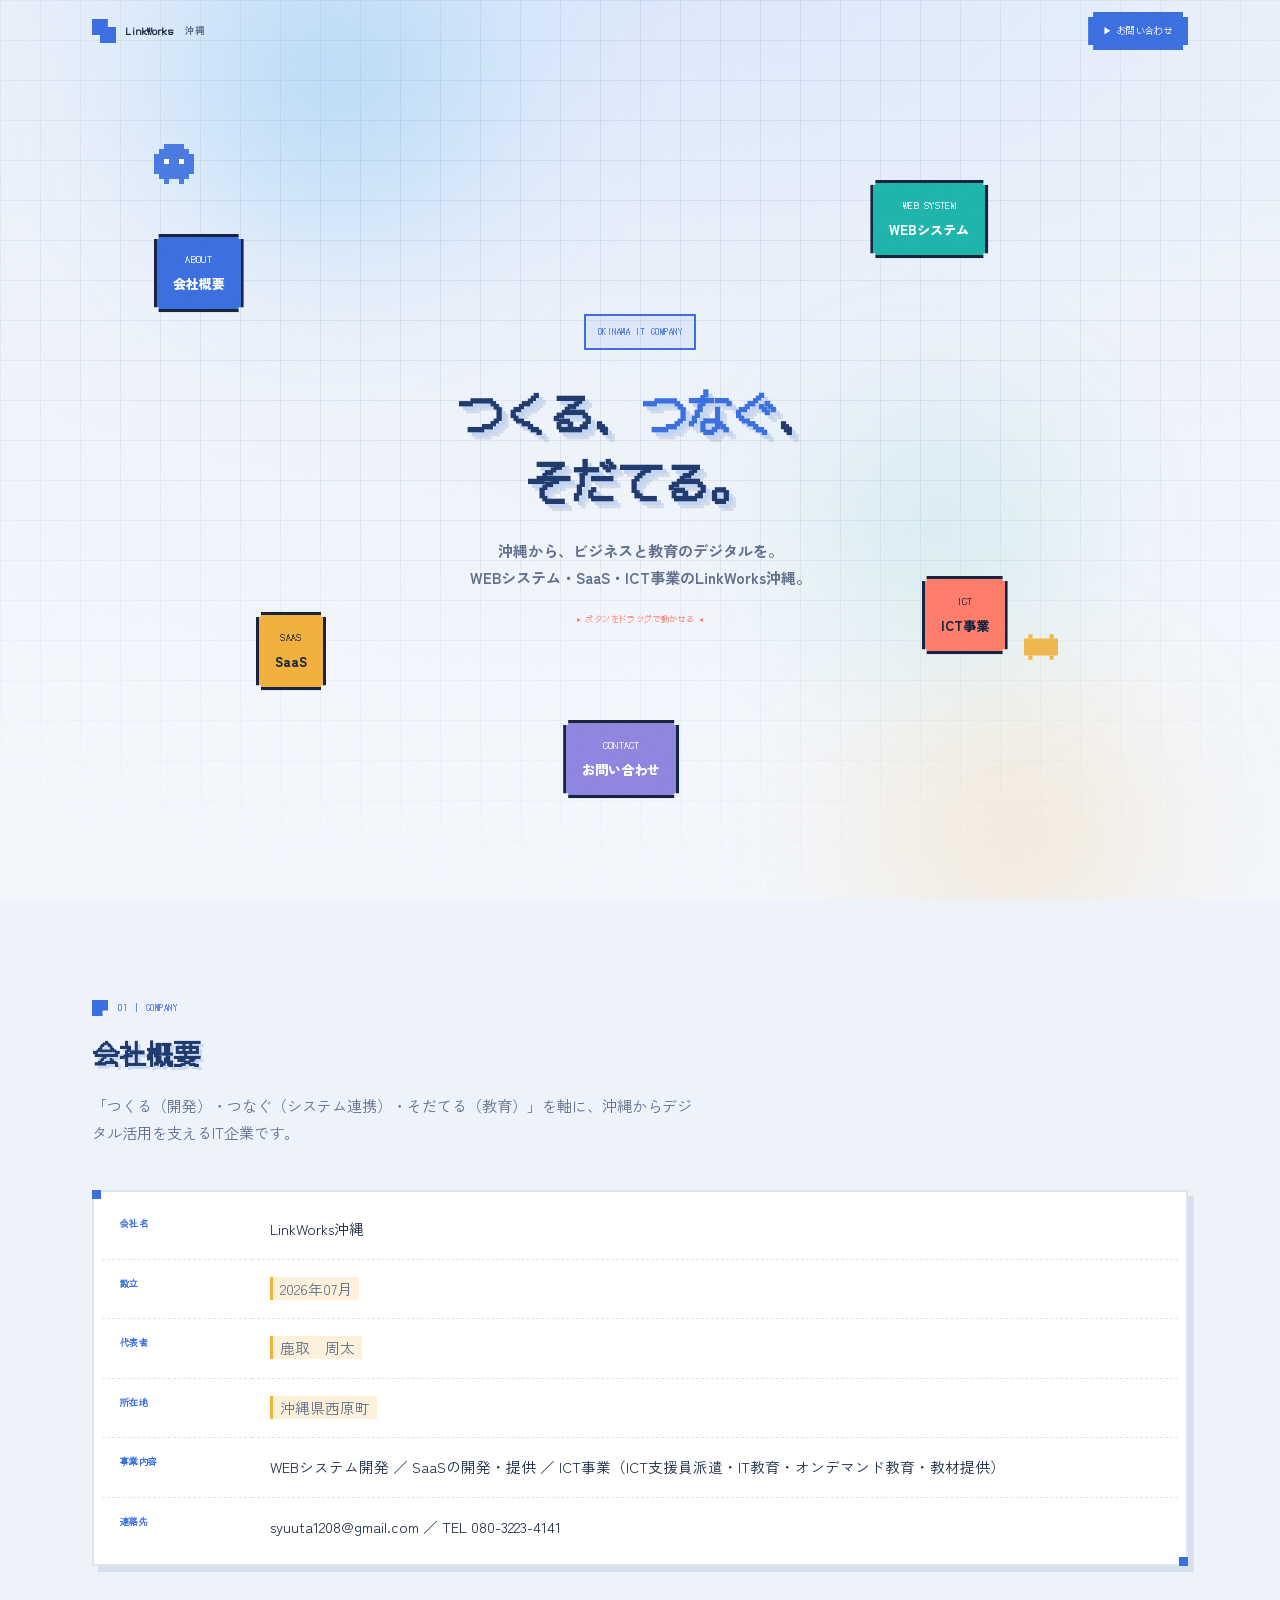
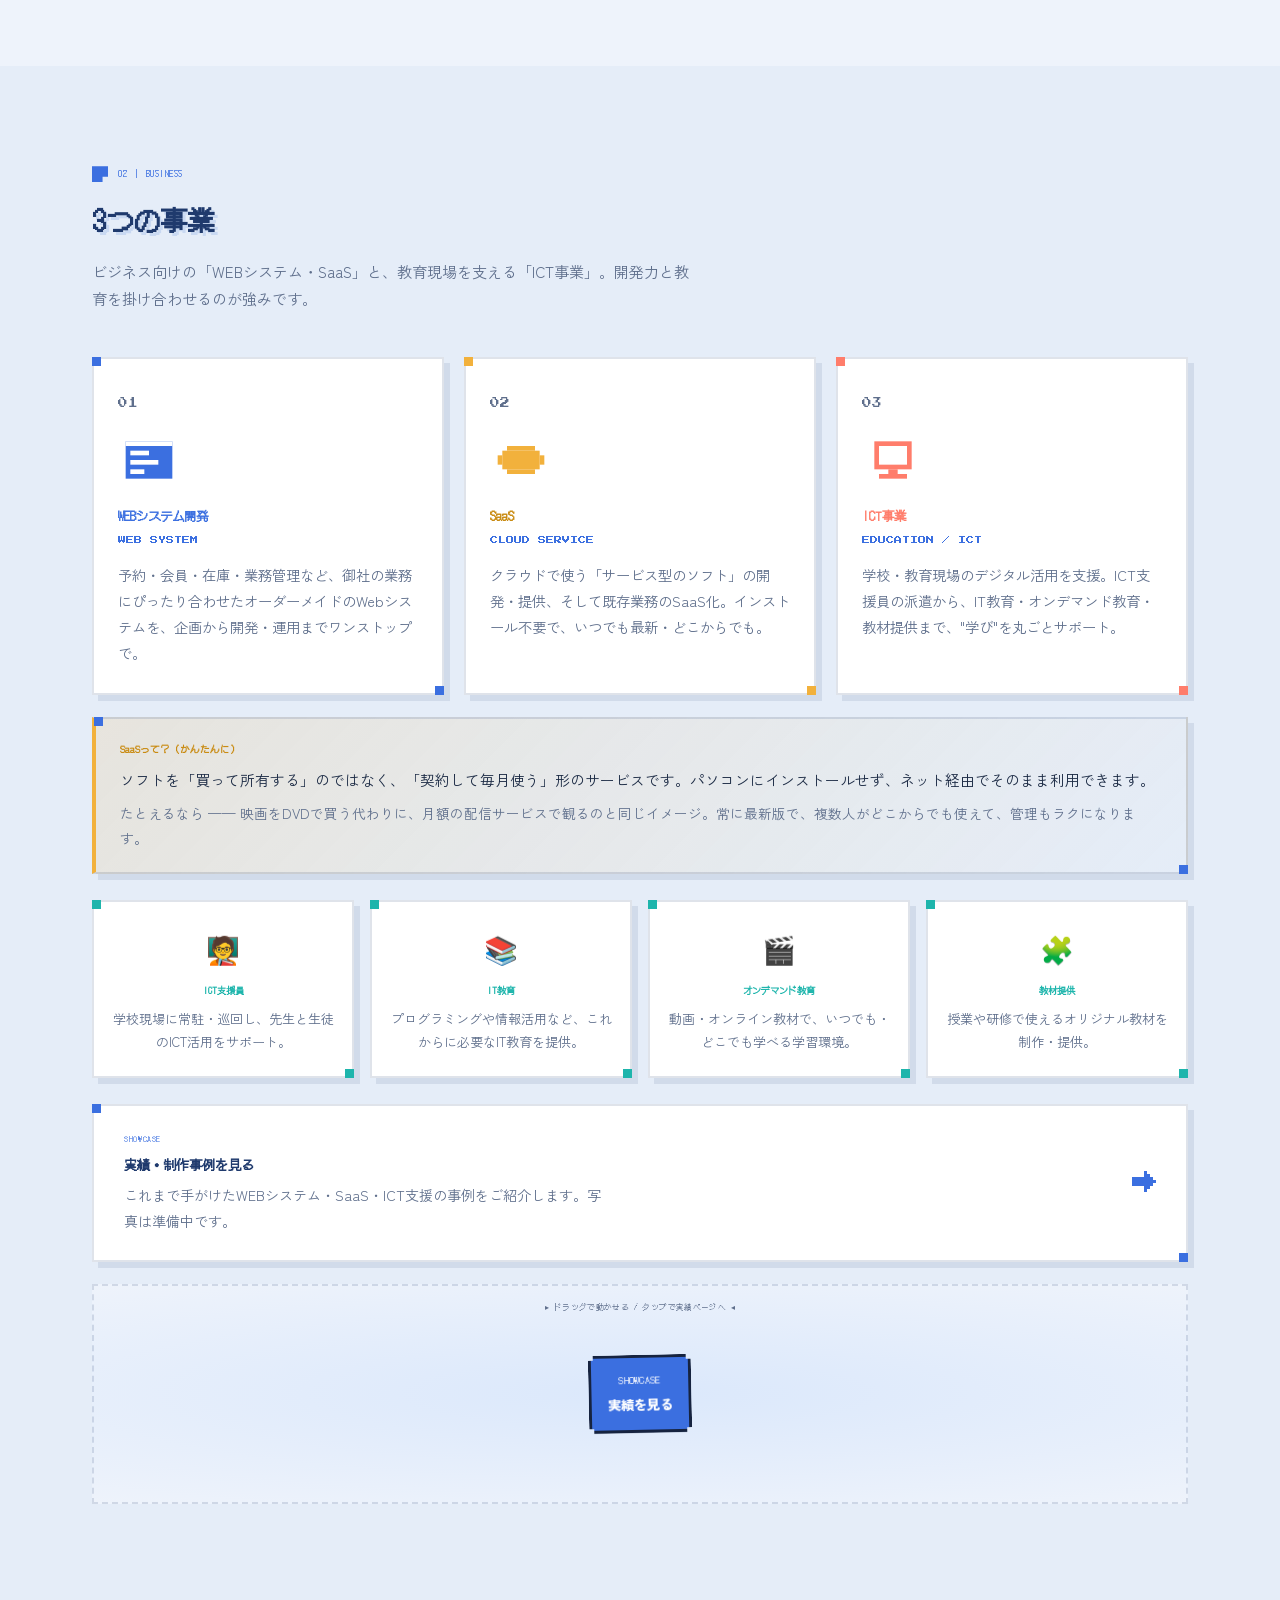
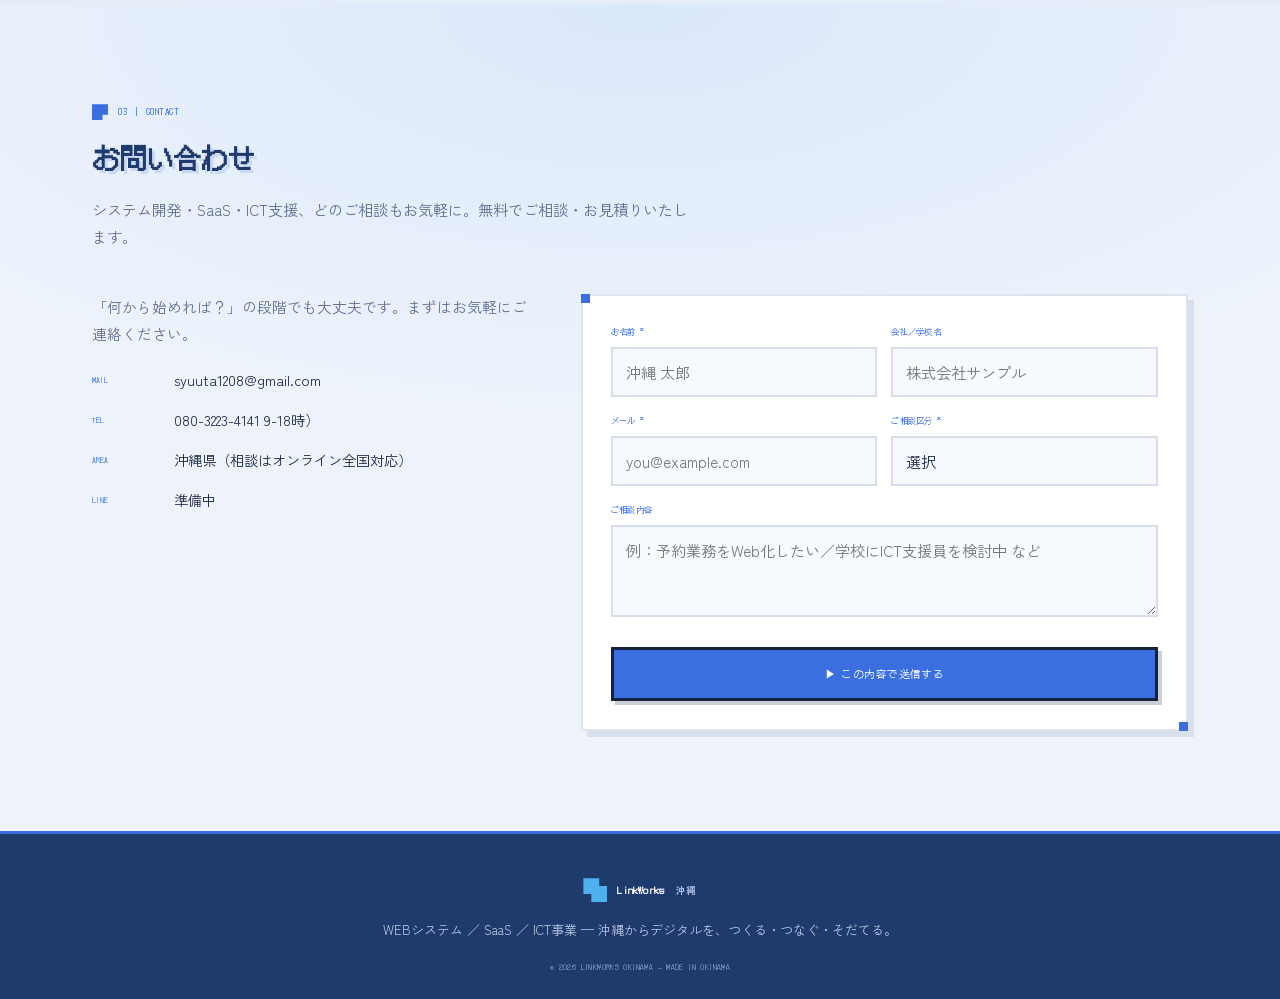
==== index.html @ 837f8953 "Update index.html" ====
<!DOCTYPE html>
<html lang="ja">
<head>
<meta charset="UTF-8">
<meta name="viewport" content="width=device-width, initial-scale=1.0">
<title>LinkWorks沖縄 ｜ WEBシステム・SaaS・ICT</title>
<meta name="description" content="沖縄のIT企業 LinkWorks沖縄。WEBシステム開発、SaaS、ICT事業（ICT支援員・教育・オンデマンド教育・教材提供）を主軸に、ビジネスと教育のデジタルを支えます。">
<link rel="preconnect" href="https://fonts.googleapis.com">
<link rel="preconnect" href="https://fonts.gstatic.com" crossorigin>
<link href="https://fonts.googleapis.com/css2?family=DotGothic16&family=Press+Start+2P&family=Zen+Kaku+Gothic+New:wght@400;500;700;900&display=swap" rel="stylesheet">
<link rel="stylesheet" href="style.css">
</head>
<body>

<header id="hdr">
  <div class="wrap bar">
    <a href="#top" class="logo"><span class="sq"></span><b>LinkWorks</b><small>沖縄</small></a>
    <a href="#contact" class="top-cta pixel">▶ お問い合わせ</a>
  </div>
</header>

<!-- ===== STAGE ===== -->
<section class="stage" id="top">
  <div class="grid"></div>
  <div class="glow g1"></div><div class="glow g2"></div><div class="glow g3"></div>

  <svg class="sprite" style="top:16%;left:12%;width:40px;animation-delay:-1s" viewBox="0 0 8 8"><g fill="#3b6fe0"><rect x="2" y="0" width="4" height="1"/><rect x="1" y="1" width="6" height="1"/><rect x="0" y="2" width="8" height="4"/><rect x="1" y="6" width="6" height="1"/><rect x="2" y="7" width="1" height="1"/><rect x="5" y="7" width="1" height="1"/></g><g fill="#fff"><rect x="2" y="3" width="1" height="1"/><rect x="5" y="3" width="1" height="1"/></g></svg>
  <svg class="sprite" style="top:70%;left:80%;width:34px;animation-delay:-2s" viewBox="0 0 8 8"><g fill="#f2b13c"><rect x="0" y="2" width="8" height="4"/><rect x="1" y="1" width="1" height="1"/><rect x="6" y="1" width="1" height="1"/><rect x="1" y="6" width="1" height="1"/><rect x="6" y="6" width="1" height="1"/></g></svg>

  <div class="stage-inner">
    <span class="badge">OKINAWA IT COMPANY</span>
    <h1 class="htitle">つくる、<span class="g">つなぐ</span>、<br>そだてる。</h1>
    <p class="hsub">沖縄から、ビジネスと教育のデジタルを。<br>WEBシステム・SaaS・ICT事業のLinkWorks沖縄。</p>
    <p class="hint">▸ ボタンをドラッグで動かせる ◂</p>
  </div>

  <button class="gbtn c-blue pixel" data-go="about">ABOUT<span class="jp">会社概要</span></button>
  <button class="gbtn c-teal pixel" data-go="web">WEB SYSTEM<span class="jp">WEBシステム</span></button>
  <button class="gbtn c-amber pixel" data-go="saas">SAAS<span class="jp">SaaS</span></button>
  <button class="gbtn c-coral pixel" data-go="ict">ICT<span class="jp">ICT事業</span></button>
  <button class="gbtn c-violet pixel" data-go="contact">CONTACT<span class="jp">お問い合わせ</span></button>
</section>

<!-- ===== ABOUT ===== -->
<section class="blk" id="about">
  <div class="wrap">
    <div class="khead" data-rv>
      <div class="kkick">01 ｜ COMPANY</div>
      <h2>会社概要</h2>
      <p>「つくる（開発）・つなぐ（システム連携）・そだてる（教育）」を軸に、沖縄からデジタル活用を支えるIT企業です。</p>
    </div>
    <div class="panel" data-rv style="padding:8px 8px">
      <table class="profile">
        <tr><th>会社名</th><td>LinkWorks沖縄</td></tr>
        <tr><th>設立</th><td><span class="ph">2026年07月</span></td></tr>
        <tr><th>代表者</th><td><span class="ph">鹿取　周太</span></td></tr>
        <tr><th>所在地</th><td> <span class="ph">沖縄県西原町</span></td></tr>
        <tr><th>事業内容</th><td>WEBシステム開発 ／ SaaSの開発・提供 ／ ICT事業（ICT支援員派遣・IT教育・オンデマンド教育・教材提供）</td></tr>
        <tr><th>連絡先</th><td>syuuta1208@gmail.com ／ TEL 080-3223-4141</td></tr>
      </table>
    </div>
   
  </div>
</section>

<!-- ===== BUSINESS ===== -->
<section class="blk" id="business" style="background:var(--bg2)">
  <div class="wrap">
    <div class="khead" data-rv>
      <div class="kkick">02 ｜ BUSINESS</div>
      <h2>3つの事業</h2>
      <p>ビジネス向けの「WEBシステム・SaaS」と、教育現場を支える「ICT事業」。開発力と教育を掛け合わせるのが強みです。</p>
    </div>

    <div class="pillars">
      <div class="panel pill p1" id="web" data-rv>
        <span class="no">01</span>
        <div class="ic"><svg width="56" height="56" viewBox="0 0 12 12"><g fill="#3b6fe0"><rect x="1" y="2" width="10" height="8"/></g><g fill="#fff"><rect x="1" y="2" width="10" height="1"/><rect x="2" y="4" width="4" height="1"/><rect x="2" y="6" width="6" height="1"/><rect x="2" y="8" width="3" height="1"/></g></svg></div>
        <h3>WEBシステム開発</h3>
        <div class="en-l">WEB SYSTEM</div>
        <p>予約・会員・在庫・業務管理など、御社の業務にぴったり合わせたオーダーメイドのWebシステムを、企画から開発・運用までワンストップで。</p>
      </div>

      <div class="panel pill p2" data-rv style="transition-delay:.08s">
        <span class="no">02</span>
        <div class="ic"><svg width="56" height="56" viewBox="0 0 12 12"><g fill="#f2b13c"><rect x="2" y="4" width="8" height="4"/><rect x="3" y="3" width="6" height="1"/><rect x="3" y="8" width="6" height="1"/><rect x="1" y="5" width="1" height="2"/><rect x="10" y="5" width="1" height="2"/></g></svg></div>
        <h3>SaaS</h3>
        <div class="en-l">CLOUD SERVICE</div>
        <p>クラウドで使う「サービス型のソフト」の開発・提供、そして既存業務のSaaS化。インストール不要で、いつでも最新・どこからでも。</p>
      </div>

      <div class="panel pill p3" id="ict" data-rv style="transition-delay:.16s">
        <span class="no">03</span>
        <div class="ic"><svg width="56" height="56" viewBox="0 0 12 12"><g fill="#ff7d6b"><rect x="2" y="2" width="8" height="6"/></g><g fill="#fff"><rect x="3" y="3" width="6" height="4"/></g><g fill="#ff7d6b"><rect x="5" y="8" width="2" height="1"/><rect x="3" y="9" width="6" height="1"/></g></svg></div>
        <h3>ICT事業</h3>
        <div class="en-l">EDUCATION / ICT</div>
        <p>学校・教育現場のデジタル活用を支援。ICT支援員の派遣から、IT教育・オンデマンド教育・教材提供まで、"学び"を丸ごとサポート。</p>
      </div>
    </div>

    <div class="panel saas-note" data-rv id="saas">
      <b>SaaSって？（かんたんに）</b>
      <p>ソフトを「買って所有する」のではなく、「契約して毎月使う」形のサービスです。パソコンにインストールせず、ネット経由でそのまま利用できます。</p>
      <p class="eg">たとえるなら —— 映画をDVDで買う代わりに、月額の配信サービスで観るのと同じイメージ。常に最新版で、複数人がどこからでも使えて、管理もラクになります。</p>
    </div>

    <div class="ict-grid">
      <div class="panel ict" data-rv><span class="em">🧑‍🏫</span><h4>ICT支援員</h4><p>学校現場に常駐・巡回し、先生と生徒のICT活用をサポート。</p></div>
      <div class="panel ict" data-rv style="transition-delay:.06s"><span class="em">📚</span><h4>IT教育</h4><p>プログラミングや情報活用など、これからに必要なIT教育を提供。</p></div>
      <div class="panel ict" data-rv style="transition-delay:.12s"><span class="em">🎬</span><h4>オンデマンド教育</h4><p>動画・オンライン教材で、いつでも・どこでも学べる学習環境。</p></div>
      <div class="panel ict" data-rv style="transition-delay:.18s"><span class="em">🧩</span><h4>教材提供</h4><p>授業や研修で使えるオリジナル教材を制作・提供。</p></div>
    </div>

    <!-- ===== 実績への導線（クリックで実績ページへ遷移） ===== -->
    <a href="portfolio.html" class="panel portfolio-cta" data-rv>
      <div class="pc-text">
        <div class="pc-kick">SHOWCASE</div>
        <h3>実績・制作事例を見る</h3>
        <p>これまで手がけたWEBシステム・SaaS・ICT支援の事例をご紹介します。写真は準備中です。</p>
      </div>
      <div class="pc-arrow">→</div>
    </a>

    <!-- ===== 浮遊するSHOWCASEボタン ===== -->
    <div class="showcase-stage" id="showcaseStage" data-rv>
      <span class="showcase-hint">▸ ドラッグで動かせる / タップで実績ページへ ◂</span>
      <button class="gbtn2 c-blue pixel" data-go="portfolio.html">
        SHOWCASE<span class="jp">実績を見る</span>
      </button>
    </div>
  </div>
</section>

<!-- ===== CONTACT ===== -->
<section class="blk contact" id="contact">
  <div class="wrap">
    <div class="khead" data-rv>
      <div class="kkick">03 ｜ CONTACT</div>
      <h2>お問い合わせ</h2>
      <p>システム開発・SaaS・ICT支援、どのご相談もお気軽に。無料でご相談・お見積りいたします。</p>
    </div>

    <div class="cbox">
      <div class="cinfo" data-rv>
        <p>「何から始めれば？」の段階でも大丈夫です。まずはお気軽にご連絡ください。</p>
        <div class="cline"><span class="k">MAIL</span><span>syuuta1208@gmail.com</span></div>
        <div class="cline"><span class="k">TEL</span><span>080-3223-4141 9-18時）</span></div>
        <div class="cline"><span class="k">AREA</span><span>沖縄県（相談はオンライン全国対応）</span></div>
        <div class="cline"><span class="k">LINE</span><span>準備中</span></div>
      </div>

      <div data-rv>
        <form class="panel g" id="cform" novalidate>
          <div class="grow2">
            <div class="fld"><label>お名前 *</label><input name="name" placeholder="沖縄 太郎"><div class="emsg">お名前を入力してください</div></div>
            <div class="fld"><label>会社／学校名</label><input name="org" placeholder="株式会社サンプル"></div>
          </div>
          <div class="grow2">
            <div class="fld"><label>メール *</label><input name="email" type="email" placeholder="you@example.com"><div class="emsg">正しいメールを入力してください</div></div>
            <div class="fld"><label>ご相談区分 *</label><select name="type"><option value="">選択</option><option>WEBシステム開発</option><option>SaaS</option><option>ICT事業・教育</option><option>その他</option></select><div class="emsg">区分を選択してください</div></div>
          </div>
          <div class="fld"><label>ご相談内容</label><textarea name="msg" placeholder="例：予約業務をWeb化したい／学校にICT支援員を検討中 など"></textarea></div>
          <button type="submit" class="submit">▶ この内容で送信する</button>
        </form>
        <div class="panel g done" id="done">
          <span class="em">🎉</span>
          <div class="big px">SEND COMPLETE!</div>
          <p>お問い合わせありがとうございます。<br>担当より最短即日でご連絡いたします。</p>
          <button class="top-cta pixel" style="margin-top:20px;border:none" onclick="resetForm()">もう一度送信する</button>
        </div>
      </div>
    </div>
  </div>
</section>

<footer>
  <div class="wrap">
    <a href="#top" class="logo"><span class="sq"></span><b>LinkWorks</b><small>沖縄</small></a>
    <p>WEBシステム ／ SaaS ／ ICT事業 — 沖縄からデジタルを、つくる・つなぐ・そだてる。</p>
    <div class="cr">© 2026 LINKWORKS OKINAWA — MADE IN OKINAWA</div>
  </div>
</footer>

<script src="script.js"></script>
</body>
</html>
---- style.css ----
:root{
  --bg:#eef3fb;--bg2:#e5edf8;--panel:#ffffff;
  --ink:#16233f;--navy:#1f3a6d;
  --blue:#3b6fe0;--sky:#4fb0ef;--teal:#1eb5ac;--amber:#f2b13c;--coral:#ff7d6b;--violet:#8f86e0;
  --text:#1b2a44;--soft:#5f6f8c;--line:rgba(31,58,109,.14);
  --sh:rgba(22,35,63,.22);
  --px:"DotGothic16",monospace;--en:"Press Start 2P",monospace;--jp:"Zen Kaku Gothic New",sans-serif;
  --cut:5px;
}
*{margin:0;padding:0;box-sizing:border-box;-webkit-tap-highlight-color:transparent}
html{scroll-behavior:smooth}
body{font-family:var(--jp);background:var(--bg);color:var(--text);line-height:1.8;overflow-x:hidden}
body::after{content:"";position:fixed;inset:0;pointer-events:none;z-index:9997;opacity:.03;
  background-image:url("data:image/svg+xml,%3Csvg xmlns='http://www.w3.org/2000/svg' width='140' height='140'%3E%3Cfilter id='n'%3E%3CfeTurbulence type='fractalNoise' baseFrequency='0.85' numOctaves='2'/%3E%3C/filter%3E%3Crect width='100%25' height='100%25' filter='url(%23n)'/%3E%3C/svg%3E")}
.wrap{max-width:1140px;margin:0 auto;padding:0 22px}
.en{font-family:var(--en)}.px{font-family:var(--px)}

.pixel{
  clip-path:polygon(0 var(--cut),var(--cut) var(--cut),var(--cut) 0,calc(100% - var(--cut)) 0,calc(100% - var(--cut)) var(--cut),100% var(--cut),100% calc(100% - var(--cut)),calc(100% - var(--cut)) calc(100% - var(--cut)),calc(100% - var(--cut)) 100%,var(--cut) 100%,var(--cut) calc(100% - var(--cut)),0 calc(100% - var(--cut)));
}

/* ===== TOP BAR ===== */
header{position:fixed;top:0;left:0;right:0;z-index:200;padding:12px 0;transition:.3s}
header.on{background:rgba(238,243,251,.9);backdrop-filter:blur(10px);box-shadow:0 2px 0 var(--line)}
.bar{display:flex;align-items:center;justify-content:space-between}
.logo{display:flex;align-items:center;gap:10px;font-family:var(--px);font-size:.62rem;color:var(--blue);letter-spacing:.02em;text-decoration:none}
.logo .sq{width:24px;height:24px;background:var(--blue);clip-path:polygon(0 0,66% 0,66% 33%,100% 33%,100% 100%,33% 100%,33% 66%,0 66%);flex:none}
.logo b{color:var(--ink);font-size:.62rem}
.logo small{font-family:var(--jp);color:var(--soft);font-size:.6rem;font-weight:700;margin-left:2px}
.top-cta{font-family:var(--px);font-size:.56rem;color:#fff;background:var(--blue);padding:11px 15px;cursor:pointer;text-decoration:none;
  filter:drop-shadow(3px 3px 0 var(--sh));transition:.12s;letter-spacing:.04em;border:none}
.top-cta:active{transform:translate(2px,2px);filter:drop-shadow(1px 1px 0 var(--sh))}

/* ===== STAGE ===== */
.stage{position:relative;min-height:100vh;overflow:hidden;
  background:radial-gradient(120% 85% at 50% -5%,#dbe8fb 0%,#eef3fb 55%,#f4f7fc 100%)}
.stage .grid{position:absolute;inset:0;opacity:.6;
  background-image:linear-gradient(var(--line) 1px,transparent 1px),linear-gradient(90deg,var(--line) 1px,transparent 1px);
  background-size:40px 40px;
  -webkit-mask-image:radial-gradient(120% 90% at 50% 30%,#000 25%,transparent 82%);
  mask-image:radial-gradient(120% 90% at 50% 30%,#000 25%,transparent 82%)}
.glow{position:absolute;border-radius:50%;filter:blur(80px);opacity:.4;pointer-events:none}
.glow.g1{width:460px;height:460px;background:radial-gradient(circle,var(--sky),transparent 70%);top:-150px;left:8%}
.glow.g2{width:380px;height:380px;background:radial-gradient(circle,var(--amber),transparent 70%);bottom:-120px;right:6%;opacity:.28}
.glow.g3{width:340px;height:340px;background:radial-gradient(circle,var(--teal),transparent 70%);top:40%;left:60%;opacity:.22}

.stage-inner{position:relative;z-index:5;height:100vh;display:flex;flex-direction:column;justify-content:center;align-items:center;text-align:center;padding:80px 22px 40px;pointer-events:none}
.badge{font-family:var(--px);font-size:.54rem;color:var(--blue);border:2px solid var(--blue);padding:8px 12px;letter-spacing:.06em;margin-bottom:26px;background:rgba(59,111,224,.08)}
.htitle{font-family:var(--px);font-size:clamp(1.3rem,4.6vw,2.9rem);line-height:1.5;color:var(--navy);text-shadow:4px 4px 0 #c3d6f4,7px 7px 0 rgba(31,58,109,.12)}
.htitle .g{color:var(--blue)}
.hsub{font-family:var(--jp);font-weight:700;margin-top:22px;color:var(--soft);font-size:.95rem;max-width:34em}
.hint{margin-top:20px;font-family:var(--px);font-size:.5rem;color:var(--coral);letter-spacing:.05em;animation:blink 1.4s steps(1) infinite}
@keyframes blink{50%{opacity:.4}}

/* draggable nav */
.gbtn{position:absolute;z-index:20;font-family:var(--px);font-size:.6rem;color:#fff;
  padding:15px 16px;cursor:grab;user-select:none;touch-action:none;letter-spacing:.03em;line-height:1.6;
  border:3px solid var(--ink);white-space:nowrap;transition:filter .1s,transform .1s;
  filter:drop-shadow(4px 4px 0 var(--sh));animation:wig 3s ease-in-out infinite}
.gbtn .jp{display:block;font-family:var(--jp);font-weight:900;font-size:.82rem;margin-top:6px;letter-spacing:0}
.gbtn:active{cursor:grabbing}
.gbtn.grabbed{filter:drop-shadow(8px 8px 0 var(--sh));transform:scale(1.05);animation:none;z-index:60}
@keyframes wig{0%,100%{transform:rotate(-1.2deg)}50%{transform:rotate(1.2deg)}}
.gbtn.c-blue{background:var(--blue)}
.gbtn.c-teal{background:var(--teal)}
.gbtn.c-amber{background:var(--amber);color:var(--ink)}
.gbtn.c-coral{background:var(--coral);color:var(--ink)}
.gbtn.c-violet{background:var(--violet)}

.sprite{position:absolute;z-index:8;image-rendering:pixelated;opacity:.9;animation:bob 4s ease-in-out infinite;pointer-events:none}
@keyframes bob{0%,100%{transform:translateY(0)}50%{transform:translateY(-14px)}}

/* ===== SECTIONS ===== */
section.blk{padding:100px 0;position:relative}
.khead{margin-bottom:44px}
.kkick{font-family:var(--px);font-size:.56rem;color:var(--blue);letter-spacing:.06em;display:flex;align-items:center;gap:10px;margin-bottom:16px}
.kkick::before{content:"";width:16px;height:16px;background:var(--blue);clip-path:polygon(0 0,100% 0,100% 66%,66% 66%,66% 100%,0 100%)}
.khead h2{font-family:var(--px);font-size:clamp(1.1rem,3.2vw,1.7rem);color:var(--navy);line-height:1.6;text-shadow:3px 3px 0 #c9d9f2}
.khead p{color:var(--soft);margin-top:16px;font-size:.95rem;max-width:40em}

.panel{background:var(--panel);border:2px solid var(--line);position:relative;
  box-shadow:6px 6px 0 rgba(31,58,109,.1)}
.panel::before,.panel::after{content:"";position:absolute;width:9px;height:9px;background:var(--blue)}
.panel::before{top:-2px;left:-2px}.panel::after{bottom:-2px;right:-2px}

.profile{border-collapse:collapse;width:100%;font-size:.92rem}
.profile th,.profile td{border-bottom:1px dashed var(--line);padding:16px 18px;text-align:left;vertical-align:top}
.profile th{width:150px;color:var(--blue);font-family:var(--px);font-size:.56rem;letter-spacing:.03em;white-space:nowrap}
.profile td{color:var(--text)}
.profile tr:last-child th,.profile tr:last-child td{border-bottom:none}
.ph{color:var(--soft);font-style:normal;background:rgba(242,177,60,.18);padding:1px 7px;border-left:3px solid var(--amber)}

.pillars{display:grid;grid-template-columns:repeat(3,1fr);gap:20px}
.pill{padding:28px 24px;transition:.25s}
.pill:hover{transform:translate(-2px,-2px);box-shadow:9px 9px 0 rgba(31,58,109,.14)}
.pill .no{font-family:var(--en);font-size:.6rem;color:var(--soft)}
.pill .ic{width:62px;height:62px;margin:14px 0 16px;display:grid;place-items:center;image-rendering:pixelated}
.pill h3{font-family:var(--px);font-size:.78rem;line-height:1.6;margin-bottom:6px}
.pill .en-l{font-family:var(--en);font-size:.5rem;color:var(--blue);margin-bottom:14px}
.pill p{color:var(--soft);font-size:.9rem}
.pill.p1 h3{color:var(--blue)}.pill.p1::before,.pill.p1::after{background:var(--blue)}
.pill.p2 h3{color:#c98b12}.pill.p2::before,.pill.p2::after{background:var(--amber)}
.pill.p3 h3{color:var(--coral)}.pill.p3::before,.pill.p3::after{background:var(--coral)}

.saas-note{margin-top:22px;padding:22px 24px;background:linear-gradient(135deg,rgba(242,177,60,.14),transparent);border-left:4px solid var(--amber)}
.saas-note b{color:#c98b12;font-family:var(--px);font-size:.6rem;display:block;margin-bottom:8px}
.saas-note p{color:var(--text);font-size:.92rem}
.saas-note .eg{color:var(--soft);font-size:.85rem;margin-top:8px}

.ict-grid{display:grid;grid-template-columns:repeat(4,1fr);gap:16px;margin-top:26px}
.ict{padding:22px 18px;text-align:center;transition:.25s}
.ict:hover{transform:translateY(-4px);box-shadow:6px 6px 0 rgba(31,58,109,.12)}
.ict .em{font-size:1.7rem;display:block;margin-bottom:10px}
.ict h4{font-family:var(--px);font-size:.58rem;color:var(--teal);line-height:1.7;margin-bottom:8px}
.ict p{font-size:.82rem;color:var(--soft)}
.ict::before,.ict::after{background:var(--teal)}

/* ===== 実績CTAパネル（事業セクション内） ===== */
.portfolio-cta{
  display:flex;align-items:center;justify-content:space-between;gap:24px;
  margin-top:26px;padding:26px 30px;text-decoration:none;color:inherit;
  transition:.25s;cursor:pointer;
}
.portfolio-cta:hover{transform:translate(-2px,-2px);box-shadow:9px 9px 0 rgba(31,58,109,.16)}
.portfolio-cta .pc-kick{font-family:var(--px);font-size:.5rem;color:var(--blue);letter-spacing:.08em;margin-bottom:8px}
.portfolio-cta h3{font-family:var(--px);font-size:.82rem;color:var(--navy);margin-bottom:8px;line-height:1.6}
.portfolio-cta p{color:var(--soft);font-size:.88rem;max-width:34em}
.portfolio-cta .pc-arrow{font-family:var(--en);font-size:1.5rem;color:var(--blue);flex:none;transition:.25s}
.portfolio-cta:hover .pc-arrow{transform:translateX(6px)}
@media(max-width:640px){
  .portfolio-cta{flex-direction:column;align-items:flex-start;gap:14px}
}

/* ===== 浮遊するSHOWCASEボタン ===== */
.showcase-stage{
  position:relative;min-height:220px;margin-top:22px;
  background:radial-gradient(120% 90% at 50% 50%,#dbe8fb,#eef3fb 70%);
  border:2px dashed var(--line);overflow:hidden;
}
.showcase-hint{
  position:absolute;top:14px;left:50%;transform:translateX(-50%);
  font-family:var(--px);font-size:.48rem;color:var(--soft);letter-spacing:.05em;
  pointer-events:none;white-space:nowrap;
}
.gbtn2{
  position:absolute;z-index:5;font-family:var(--px);font-size:.6rem;color:#fff;
  padding:15px 16px;cursor:grab;user-select:none;touch-action:none;letter-spacing:.03em;line-height:1.6;
  border:3px solid var(--ink);white-space:nowrap;transition:filter .1s;
  filter:drop-shadow(4px 4px 0 var(--sh));animation:wig 3s ease-in-out infinite;
  background:var(--blue);left:50%;top:50%;transform:translate(-50%,-50%) rotate(-1.2deg);
}
.gbtn2 .jp{display:block;font-family:var(--jp);font-weight:900;font-size:.82rem;margin-top:6px;letter-spacing:0}
.gbtn2:active{cursor:grabbing}
.gbtn2.grabbed{filter:drop-shadow(8px 8px 0 var(--sh));animation:none;z-index:60}

/* ===== 実績ページ（portfolio.html） ===== */
.pf-hero{padding:130px 0 50px;text-align:center}
.pf-hero .kkick{justify-content:center}
.pf-hero h1{font-family:var(--px);font-size:clamp(1.2rem,3.6vw,2rem);color:var(--navy);line-height:1.7;text-shadow:3px 3px 0 #c9d9f2}
.pf-hero p{color:var(--soft);margin-top:16px;max-width:36em;margin-left:auto;margin-right:auto;font-size:.95rem}

.pf-back{display:inline-flex;align-items:center;gap:8px;font-family:var(--px);font-size:.54rem;color:var(--blue);text-decoration:none;margin-bottom:30px}
.pf-back:hover{text-decoration:underline}

.pf-grid{display:grid;grid-template-columns:repeat(3,1fr);gap:22px}
.pf-card{cursor:pointer;overflow:hidden;transition:.25s}
.pf-card:hover{transform:translate(-2px,-2px);box-shadow:9px 9px 0 rgba(31,58,109,.16)}
.pf-thumb{
  aspect-ratio:4/3;display:flex;flex-direction:column;align-items:center;justify-content:center;gap:10px;
  background:repeating-linear-gradient(135deg,#eef3fb,#eef3fb 10px,#e2eaf7 10px,#e2eaf7 20px);
  border-bottom:2px dashed var(--line);color:var(--soft);
}
.pf-thumb svg{width:34px;height:34px;stroke:var(--blue);fill:none;stroke-width:1.6;opacity:.6}
.pf-thumb span{font-family:var(--px);font-size:.5rem;letter-spacing:.04em}
.pf-body{padding:18px 20px}
.pf-cat{display:inline-block;font-family:var(--px);font-size:.46rem;color:var(--blue);border:1.5px solid var(--blue);padding:4px 8px;letter-spacing:.03em;margin-bottom:10px}
.pf-body h4{font-size:.98rem;font-weight:700;color:var(--text);margin-bottom:6px}
.pf-body p{font-size:.82rem;color:var(--soft)}

/* ライトボックス */
.pf-overlay{position:fixed;inset:0;background:rgba(22,35,63,.7);backdrop-filter:blur(4px);z-index:300;display:none;place-items:center;padding:26px}
.pf-overlay.show{display:grid}
.pf-overlay .pf-modal{background:#fff;max-width:560px;width:100%;padding:0;position:relative;box-shadow:10px 10px 0 rgba(0,0,0,.3)}
.pf-overlay .pf-modal-thumb{aspect-ratio:4/3;display:flex;flex-direction:column;align-items:center;justify-content:center;gap:12px;
  background:repeating-linear-gradient(135deg,#eef3fb,#eef3fb 10px,#e2eaf7 10px,#e2eaf7 20px);color:var(--soft)}
.pf-overlay .pf-modal-thumb svg{width:48px;height:48px;stroke:var(--blue);fill:none;stroke-width:1.4;opacity:.6}
.pf-overlay .pf-modal-thumb span{font-family:var(--px);font-size:.56rem}
.pf-overlay .pf-modal-body{padding:20px 24px}
.pf-overlay .pf-modal-body h4{font-size:1.05rem;margin-bottom:8px}
.pf-overlay .pf-modal-body p{color:var(--soft);font-size:.88rem}
.pf-overlay .pf-close{position:absolute;top:10px;right:10px;width:34px;height:34px;background:var(--ink);color:#fff;border:none;cursor:pointer;font-family:var(--px);font-size:.6rem}

@media(max-width:900px){
  .pf-grid{grid-template-columns:1fr 1fr}
}

.contact{background:radial-gradient(120% 85% at 50% 0%,#dbe8fb,#eef3fb 60%)}
.cbox{display:grid;grid-template-columns:.85fr 1.15fr;gap:40px;align-items:start}
.cinfo p{color:var(--soft);margin-bottom:20px;font-size:.92rem}
.cline{display:flex;gap:12px;align-items:center;margin-bottom:14px;font-size:.9rem}
.cline .k{font-family:var(--px);font-size:.5rem;color:var(--blue);width:70px;flex:none}
form.g{padding:28px}
.fld{margin-bottom:16px}
.fld label{display:block;font-family:var(--px);font-size:.52rem;color:var(--blue);margin-bottom:8px;letter-spacing:.03em}
.fld input,.fld select,.fld textarea{width:100%;font-family:var(--jp);font-size:.95rem;color:var(--text);
  background:#f6f9fe;border:2px solid var(--line);padding:12px 13px;transition:.2s}
.fld textarea{min-height:92px;resize:vertical}
.fld input:focus,.fld select:focus,.fld textarea:focus{outline:none;border-color:var(--blue);background:#fff;box-shadow:0 0 0 3px rgba(59,111,224,.14)}
.fld select{appearance:none;cursor:pointer}
.fld.err input,.fld.err select{border-color:var(--coral)}
.emsg{display:none;color:#e5533f;font-size:.72rem;margin-top:5px}
.fld.err .emsg{display:block}
.grow2{display:grid;grid-template-columns:1fr 1fr;gap:14px}
.submit{width:100%;font-family:var(--px);font-size:.66rem;color:#fff;background:var(--blue);border:3px solid var(--ink);
  padding:16px;cursor:pointer;letter-spacing:.04em;filter:drop-shadow(4px 4px 0 var(--sh));transition:.12s;margin-top:6px}
.submit:active{transform:translate(2px,2px);filter:drop-shadow(2px 2px 0 var(--sh))}
.done{display:none;text-align:center;padding:36px 20px}
.done.show{display:block}
.done .big{font-family:var(--px);font-size:1rem;color:var(--blue);text-shadow:3px 3px 0 #c9d9f2;margin-bottom:14px}
.done p{color:var(--soft);font-size:.9rem}
.done .em{font-size:2.4rem;display:block;margin-bottom:14px}

footer{background:var(--navy);border-top:3px solid var(--blue);padding:44px 0 26px;text-align:center;color:#c9d6ee}
footer .logo{justify-content:center;margin-bottom:16px}
footer .logo b,footer .logo{color:#fff}
footer .logo .sq{background:var(--sky)}
footer .logo small{color:#a9bce0}
footer p{color:#b7c6e4;font-size:.82rem}
footer .cr{font-family:var(--px);font-size:.48rem;color:#8ea3cd;margin-top:18px;letter-spacing:.05em}

[data-rv]{opacity:0;transform:translateY(24px);transition:.8s cubic-bezier(.16,.8,.3,1)}
[data-rv].in{opacity:1;transform:none}

@media(max-width:900px){
  .pillars{grid-template-columns:1fr}
  .ict-grid{grid-template-columns:1fr 1fr}
  .cbox{grid-template-columns:1fr;gap:28px}
}
@media(max-width:560px){
  .grow2{grid-template-columns:1fr}
  .gbtn{font-size:.52rem;padding:12px 12px}
  .gbtn .jp{font-size:.74rem}
  .profile th{width:110px;font-size:.5rem}
  section.blk{padding:72px 0}
  .pf-grid{grid-template-columns:1fr}
  .pf-hero{padding:100px 0 40px}
  .showcase-stage{min-height:180px}
  .gbtn2{font-size:.52rem;padding:12px 12px}
  .gbtn2 .jp{font-size:.74rem}
}
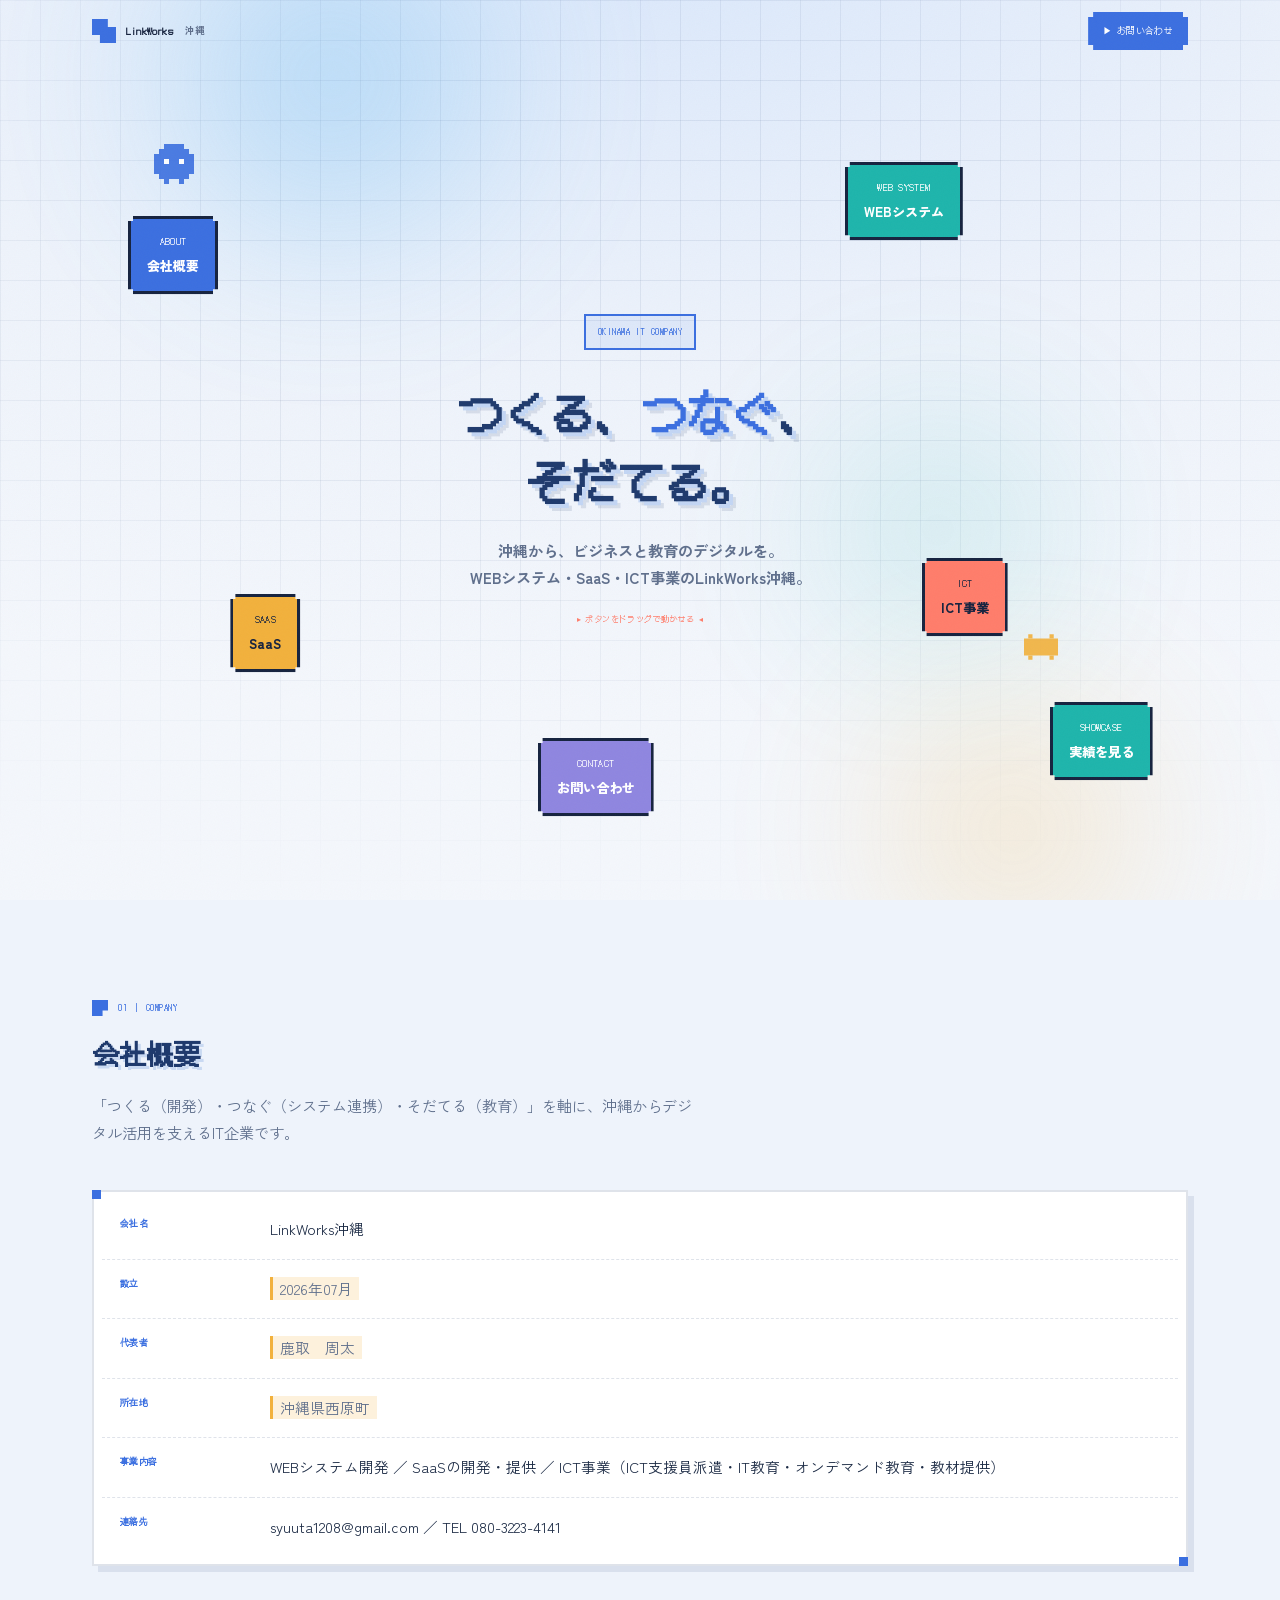
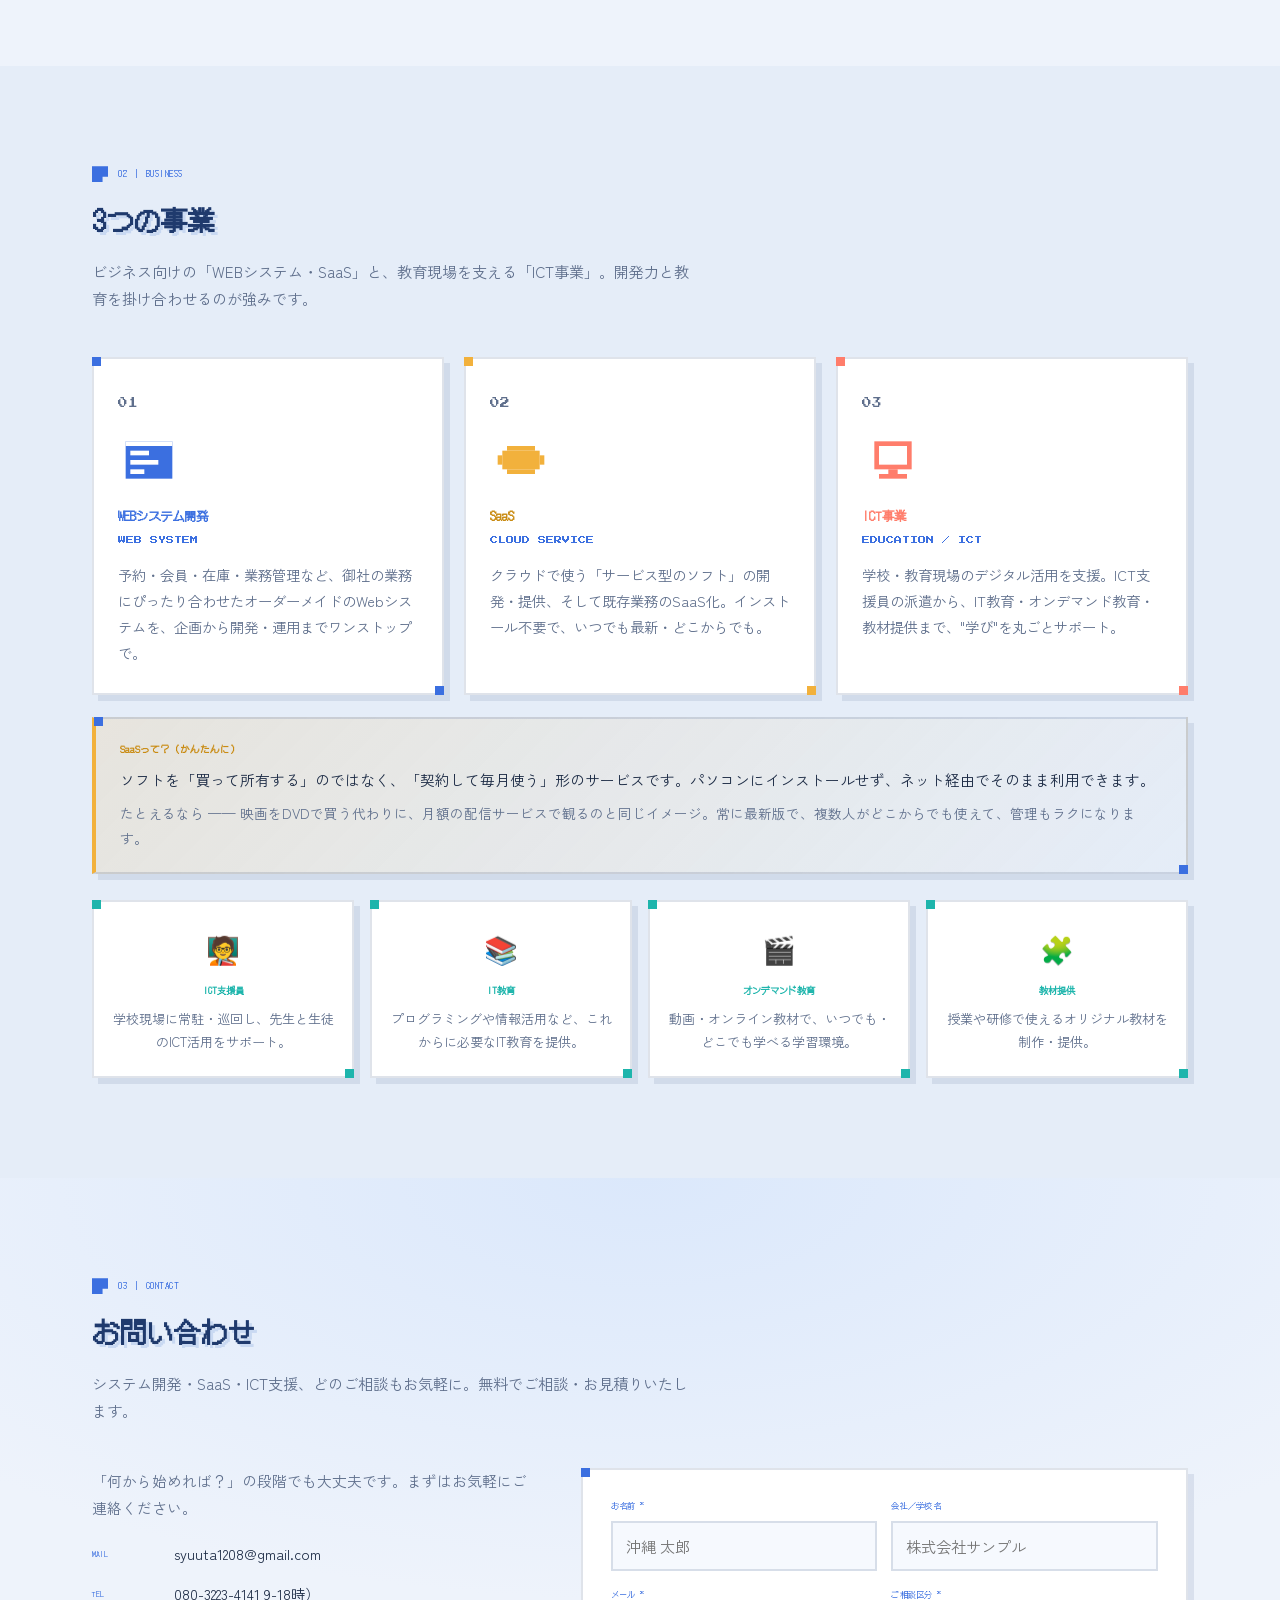
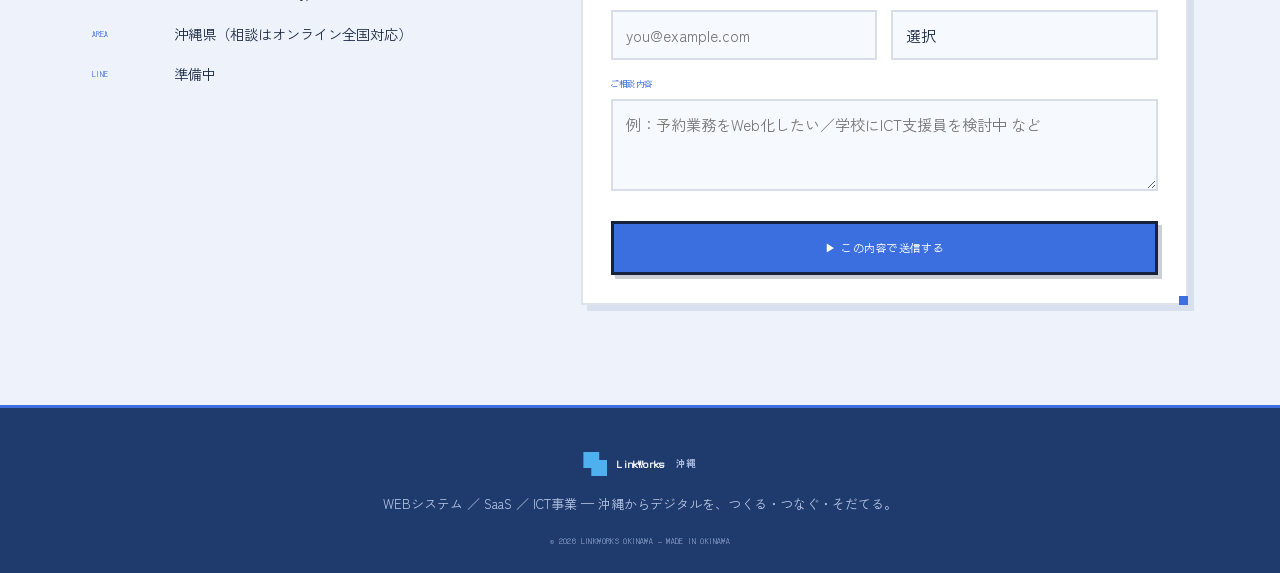
==== commit 20e10135: "Add files via upload" ====
--- a/index.html
+++ b/index.html
@@ -39,6 +39,7 @@
   <button class="gbtn c-amber pixel" data-go="saas">SAAS<span class="jp">SaaS</span></button>
   <button class="gbtn c-coral pixel" data-go="ict">ICT<span class="jp">ICT事業</span></button>
   <button class="gbtn c-violet pixel" data-go="contact">CONTACT<span class="jp">お問い合わせ</span></button>
+  <button class="gbtn c-teal pixel" data-go="portfolio.html">SHOWCASE<span class="jp">実績を見る</span></button>
 </section>
 
 <!-- ===== ABOUT ===== -->
@@ -59,8 +60,7 @@
         <tr><th>連絡先</th><td>syuuta1208@gmail.com ／ TEL 080-3223-4141</td></tr>
       </table>
     </div>
-   
-  </div>
+    
 </section>
 
 <!-- ===== BUSINESS ===== -->
@@ -111,23 +111,8 @@
       <div class="panel ict" data-rv style="transition-delay:.18s"><span class="em">🧩</span><h4>教材提供</h4><p>授業や研修で使えるオリジナル教材を制作・提供。</p></div>
     </div>
 
-    <!-- ===== 実績への導線（クリックで実績ページへ遷移） ===== -->
-    <a href="portfolio.html" class="panel portfolio-cta" data-rv>
-      <div class="pc-text">
-        <div class="pc-kick">SHOWCASE</div>
-        <h3>実績・制作事例を見る</h3>
-        <p>これまで手がけたWEBシステム・SaaS・ICT支援の事例をご紹介します。写真は準備中です。</p>
-      </div>
-      <div class="pc-arrow">→</div>
-    </a>
+    <!-- ===== 実績への導線（浮遊するピクセルボタン） ===== -->
 
-    <!-- ===== 浮遊するSHOWCASEボタン ===== -->
-    <div class="showcase-stage" id="showcaseStage" data-rv>
-      <span class="showcase-hint">▸ ドラッグで動かせる / タップで実績ページへ ◂</span>
-      <button class="gbtn2 c-blue pixel" data-go="portfolio.html">
-        SHOWCASE<span class="jp">実績を見る</span>
-      </button>
-    </div>
   </div>
 </section>
 
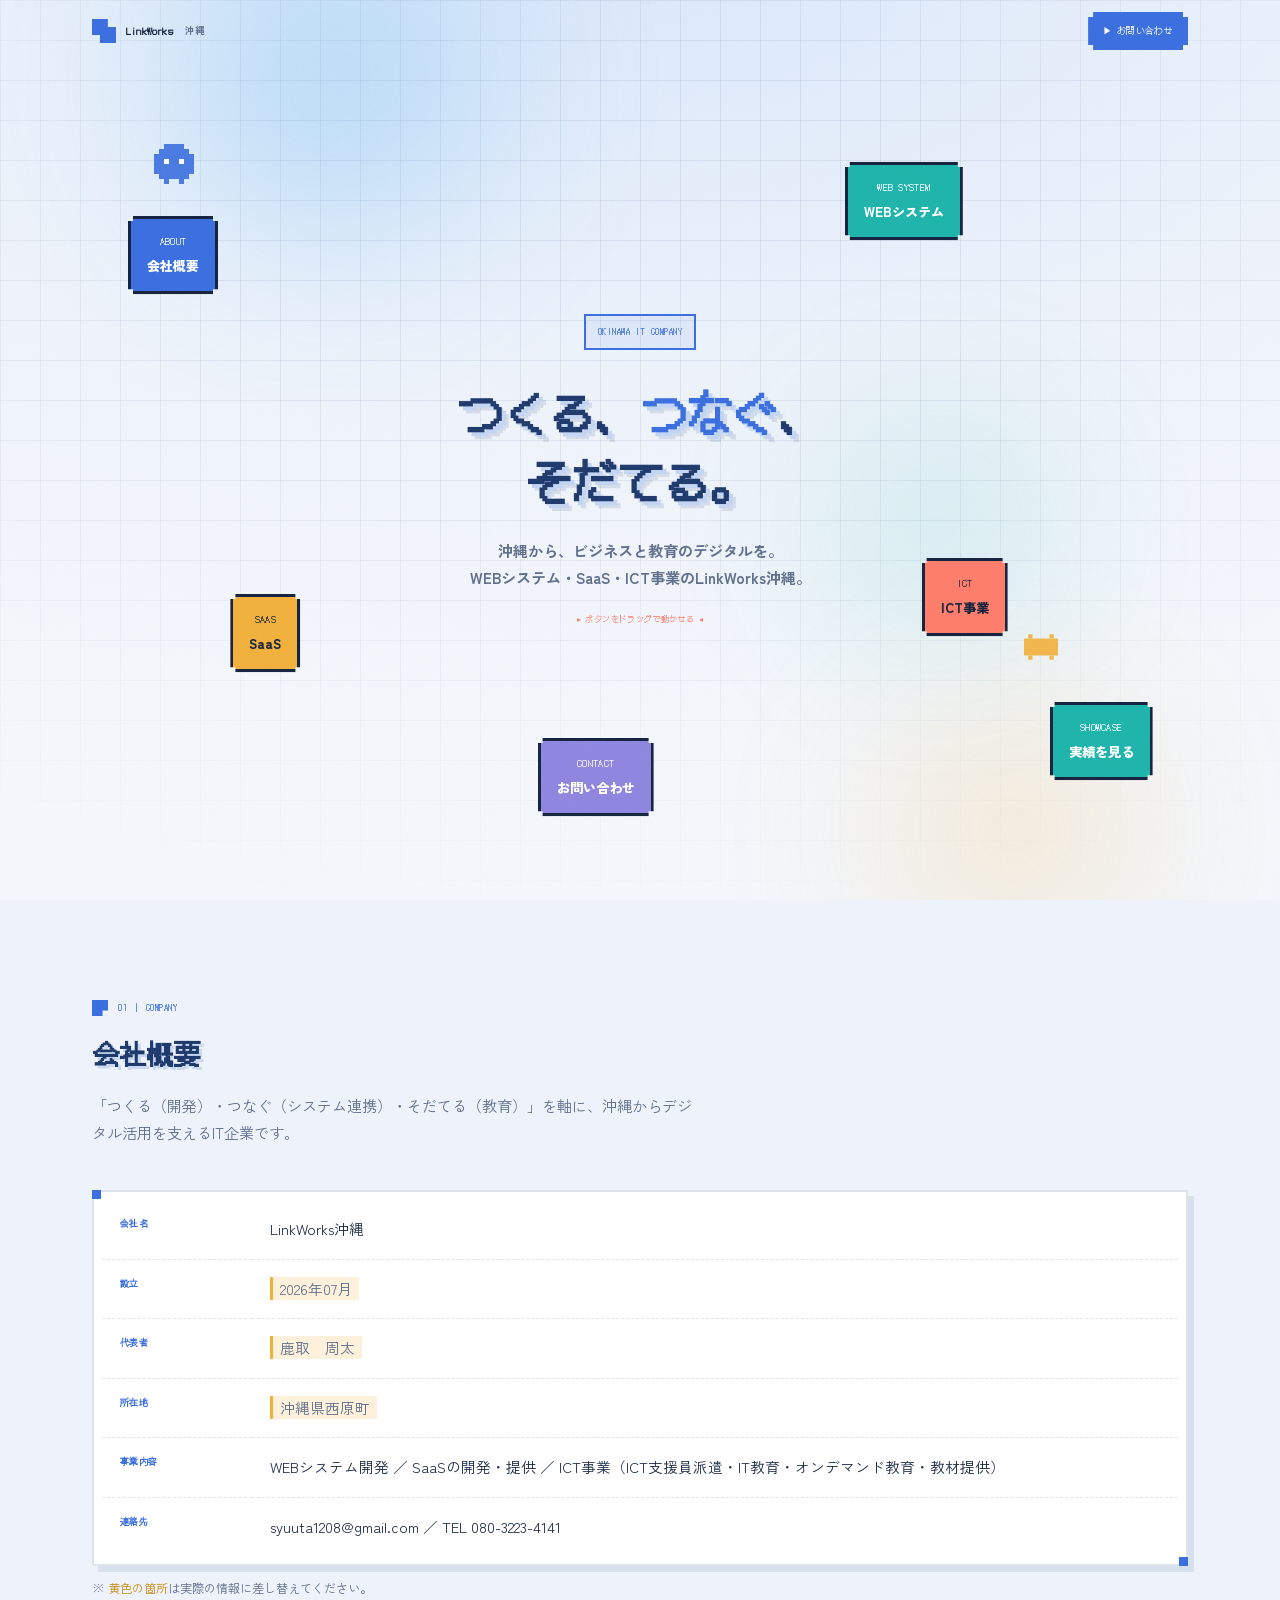
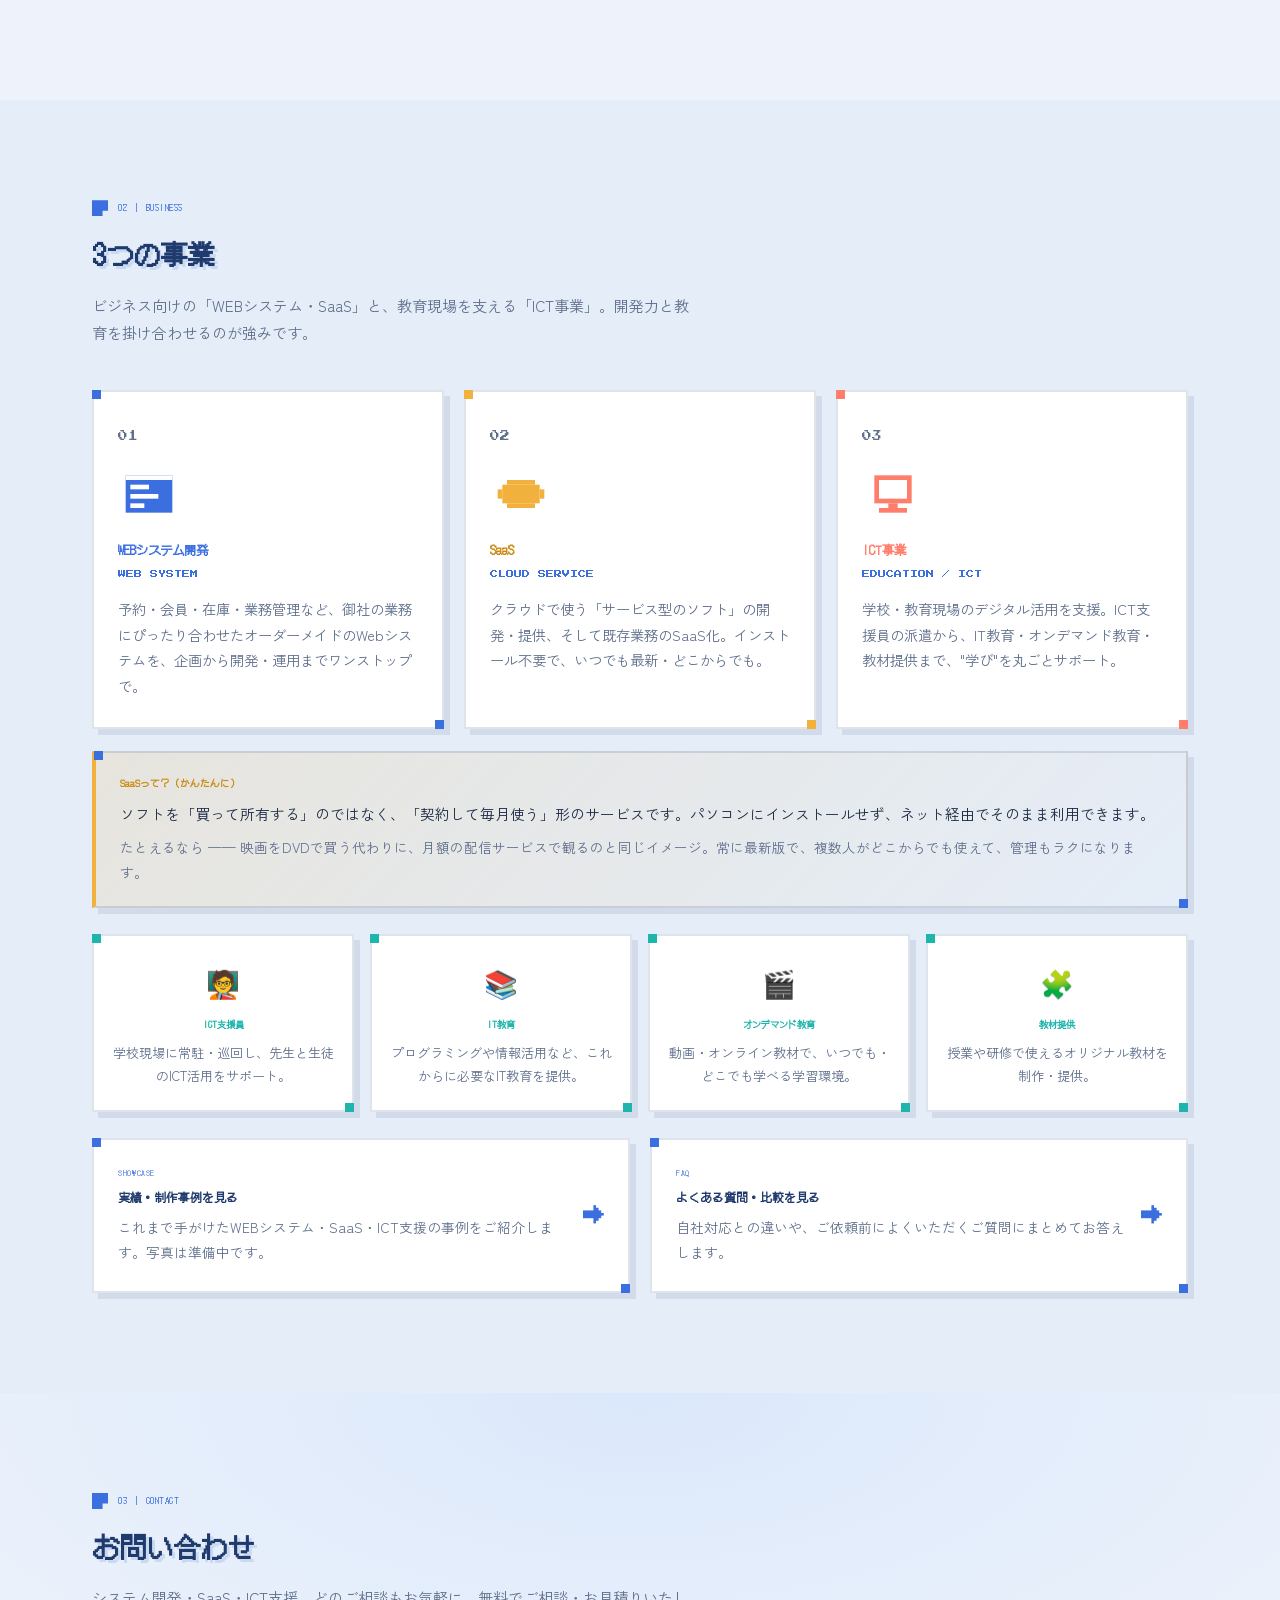
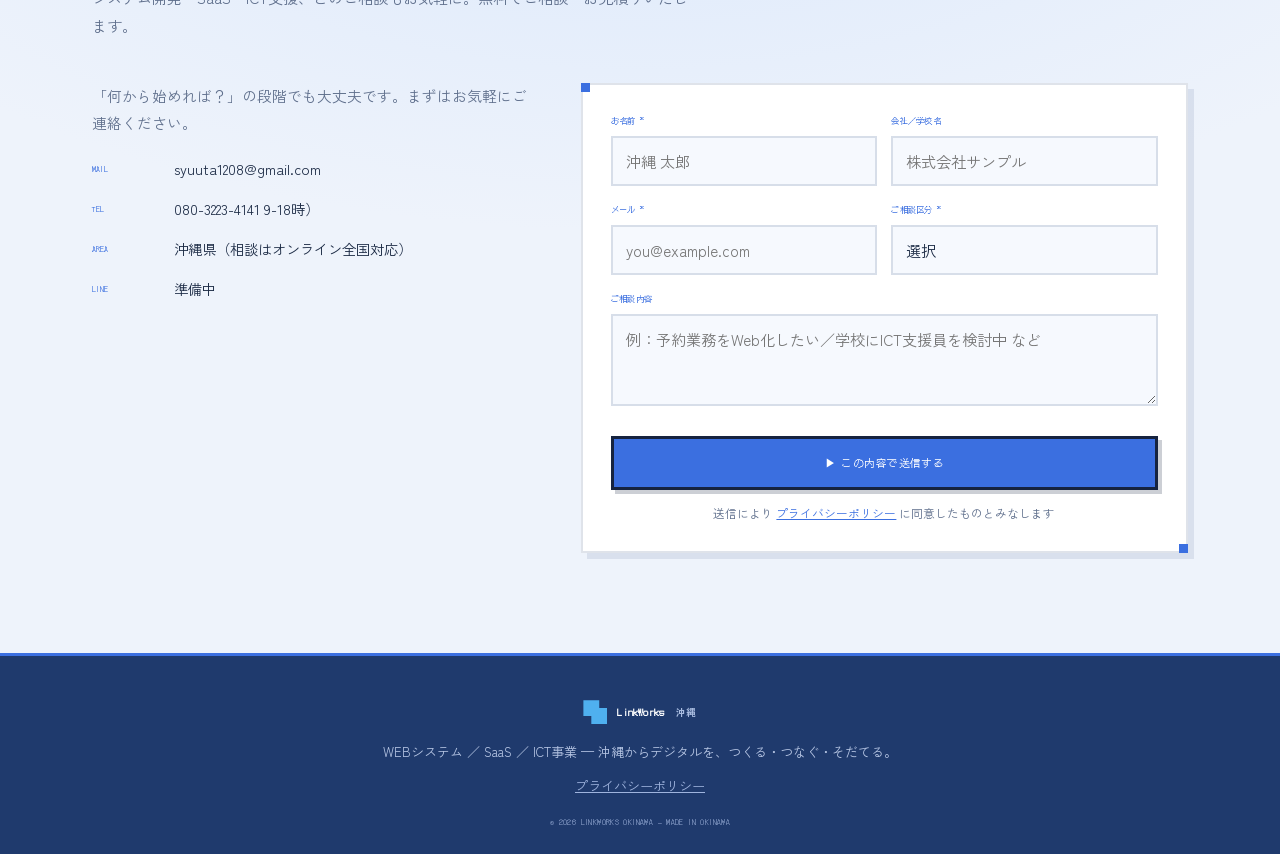
==== commit c333158b: "Add files via upload" ====
--- a/index.html
+++ b/index.html
@@ -40,6 +40,7 @@
   <button class="gbtn c-coral pixel" data-go="ict">ICT<span class="jp">ICT事業</span></button>
   <button class="gbtn c-violet pixel" data-go="contact">CONTACT<span class="jp">お問い合わせ</span></button>
   <button class="gbtn c-teal pixel" data-go="portfolio.html">SHOWCASE<span class="jp">実績を見る</span></button>
+  <button class="gbtn c-sky pixel" data-go="faq.html">FAQ<span class="jp">よくある質問</span></button>
 </section>
 
 <!-- ===== ABOUT ===== -->
@@ -60,7 +61,8 @@
         <tr><th>連絡先</th><td>syuuta1208@gmail.com ／ TEL 080-3223-4141</td></tr>
       </table>
     </div>
-    
+    <p style="color:var(--soft);font-size:.76rem;margin-top:12px">※ <span style="color:#c98b12">黄色の箇所</span>は実際の情報に差し替えてください。</p>
+  </div>
 </section>
 
 <!-- ===== BUSINESS ===== -->
@@ -111,8 +113,27 @@
       <div class="panel ict" data-rv style="transition-delay:.18s"><span class="em">🧩</span><h4>教材提供</h4><p>授業や研修で使えるオリジナル教材を制作・提供。</p></div>
     </div>
 
-    <!-- ===== 実績への導線（浮遊するピクセルボタン） ===== -->
+    <div class="cta-grid">
+      <!-- ===== 実績への導線 ===== -->
+      <a href="portfolio.html" class="panel portfolio-cta" data-rv>
+        <div class="pc-text">
+          <div class="pc-kick">SHOWCASE</div>
+          <h3>実績・制作事例を見る</h3>
+          <p>これまで手がけたWEBシステム・SaaS・ICT支援の事例をご紹介します。写真は準備中です。</p>
+        </div>
+        <div class="pc-arrow">→</div>
+      </a>
 
+      <!-- ===== FAQへの導線 ===== -->
+      <a href="faq.html" class="panel portfolio-cta" data-rv style="transition-delay:.08s">
+        <div class="pc-text">
+          <div class="pc-kick">FAQ</div>
+          <h3>よくある質問・比較を見る</h3>
+          <p>自社対応との違いや、ご依頼前によくいただくご質問にまとめてお答えします。</p>
+        </div>
+        <div class="pc-arrow">→</div>
+      </a>
+    </div>
   </div>
 </section>
 
@@ -146,6 +167,7 @@
           </div>
           <div class="fld"><label>ご相談内容</label><textarea name="msg" placeholder="例：予約業務をWeb化したい／学校にICT支援員を検討中 など"></textarea></div>
           <button type="submit" class="submit">▶ この内容で送信する</button>
+          <p style="font-size:.74rem;color:var(--soft);text-align:center;margin-top:12px">送信により <a href="privacy.html" style="color:var(--blue);text-decoration:underline">プライバシーポリシー</a> に同意したものとみなします</p>
         </form>
         <div class="panel g done" id="done">
           <span class="em">🎉</span>
@@ -162,6 +184,7 @@
   <div class="wrap">
     <a href="#top" class="logo"><span class="sq"></span><b>LinkWorks</b><small>沖縄</small></a>
     <p>WEBシステム ／ SaaS ／ ICT事業 — 沖縄からデジタルを、つくる・つなぐ・そだてる。</p>
+    <p style="margin-top:10px"><a href="privacy.html" style="color:#9fb4de;text-decoration:underline;font-size:.82rem">プライバシーポリシー</a></p>
     <div class="cr">© 2026 LINKWORKS OKINAWA — MADE IN OKINAWA</div>
   </div>
 </footer>
--- a/style.css
+++ b/style.css
@@ -66,6 +66,7 @@
 .gbtn.c-amber{background:var(--amber);color:var(--ink)}
 .gbtn.c-coral{background:var(--coral);color:var(--ink)}
 .gbtn.c-violet{background:var(--violet)}
+.gbtn.c-sky{background:var(--sky)}
 
 .sprite{position:absolute;z-index:8;image-rendering:pixelated;opacity:.9;animation:bob 4s ease-in-out infinite;pointer-events:none}
 @keyframes bob{0%,100%{transform:translateY(0)}50%{transform:translateY(-14px)}}
@@ -115,43 +116,25 @@
 .ict p{font-size:.82rem;color:var(--soft)}
 .ict::before,.ict::after{background:var(--teal)}
 
-/* ===== 実績CTAパネル（事業セクション内） ===== */
+/* ===== 実績・FAQへの導線カード（横並び） ===== */
+.cta-grid{display:grid;grid-template-columns:1fr 1fr;gap:20px;margin-top:26px}
 .portfolio-cta{
-  display:flex;align-items:center;justify-content:space-between;gap:24px;
-  margin-top:26px;padding:26px 30px;text-decoration:none;color:inherit;
+  display:flex;align-items:center;justify-content:space-between;gap:16px;
+  padding:26px 24px;text-decoration:none;color:inherit;
   transition:.25s;cursor:pointer;
 }
 .portfolio-cta:hover{transform:translate(-2px,-2px);box-shadow:9px 9px 0 rgba(31,58,109,.16)}
 .portfolio-cta .pc-kick{font-family:var(--px);font-size:.5rem;color:var(--blue);letter-spacing:.08em;margin-bottom:8px}
-.portfolio-cta h3{font-family:var(--px);font-size:.82rem;color:var(--navy);margin-bottom:8px;line-height:1.6}
-.portfolio-cta p{color:var(--soft);font-size:.88rem;max-width:34em}
-.portfolio-cta .pc-arrow{font-family:var(--en);font-size:1.5rem;color:var(--blue);flex:none;transition:.25s}
+.portfolio-cta h3{font-family:var(--px);font-size:.74rem;color:var(--navy);margin-bottom:8px;line-height:1.6}
+.portfolio-cta p{color:var(--soft);font-size:.86rem}
+.portfolio-cta .pc-arrow{font-family:var(--en);font-size:1.3rem;color:var(--blue);flex:none;transition:.25s}
 .portfolio-cta:hover .pc-arrow{transform:translateX(6px)}
+@media(max-width:760px){
+  .cta-grid{grid-template-columns:1fr}
+}
 @media(max-width:640px){
   .portfolio-cta{flex-direction:column;align-items:flex-start;gap:14px}
 }
-
-/* ===== 浮遊するSHOWCASEボタン ===== */
-.showcase-stage{
-  position:relative;min-height:220px;margin-top:22px;
-  background:radial-gradient(120% 90% at 50% 50%,#dbe8fb,#eef3fb 70%);
-  border:2px dashed var(--line);overflow:hidden;
-}
-.showcase-hint{
-  position:absolute;top:14px;left:50%;transform:translateX(-50%);
-  font-family:var(--px);font-size:.48rem;color:var(--soft);letter-spacing:.05em;
-  pointer-events:none;white-space:nowrap;
-}
-.gbtn2{
-  position:absolute;z-index:5;font-family:var(--px);font-size:.6rem;color:#fff;
-  padding:15px 16px;cursor:grab;user-select:none;touch-action:none;letter-spacing:.03em;line-height:1.6;
-  border:3px solid var(--ink);white-space:nowrap;transition:filter .1s;
-  filter:drop-shadow(4px 4px 0 var(--sh));animation:wig 3s ease-in-out infinite;
-  background:var(--blue);left:50%;top:50%;transform:translate(-50%,-50%) rotate(-1.2deg);
-}
-.gbtn2 .jp{display:block;font-family:var(--jp);font-weight:900;font-size:.82rem;margin-top:6px;letter-spacing:0}
-.gbtn2:active{cursor:grabbing}
-.gbtn2.grabbed{filter:drop-shadow(8px 8px 0 var(--sh));animation:none;z-index:60}
 
 /* ===== 実績ページ（portfolio.html） ===== */
 .pf-hero{padding:130px 0 50px;text-align:center}
@@ -177,7 +160,7 @@
 .pf-body h4{font-size:.98rem;font-weight:700;color:var(--text);margin-bottom:6px}
 .pf-body p{font-size:.82rem;color:var(--soft)}
 
-/* ライトボックス */
+/* ライトボックス（実績ページ） */
 .pf-overlay{position:fixed;inset:0;background:rgba(22,35,63,.7);backdrop-filter:blur(4px);z-index:300;display:none;place-items:center;padding:26px}
 .pf-overlay.show{display:grid}
 .pf-overlay .pf-modal{background:#fff;max-width:560px;width:100%;padding:0;position:relative;box-shadow:10px 10px 0 rgba(0,0,0,.3)}
@@ -193,6 +176,34 @@
 @media(max-width:900px){
   .pf-grid{grid-template-columns:1fr 1fr}
 }
+
+/* ===== FAQページ（faq.html）：比較カード ===== */
+.cmp-grid{display:grid;grid-template-columns:repeat(2,1fr);gap:20px}
+.cmp-card{padding:26px 24px;position:relative}
+.cmp-card.reco{border-color:var(--blue)}
+.cmp-badge{position:absolute;top:-11px;left:20px;background:var(--blue);color:#fff;font-family:var(--px);font-size:.46rem;padding:5px 10px;letter-spacing:.03em}
+.cmp-head{display:flex;align-items:center;gap:9px;font-family:var(--px);font-size:.68rem;color:var(--navy);margin-bottom:16px;line-height:1.6}
+.cmp-ic{font-style:normal;font-size:1.15rem}
+.cmp-row{display:flex;justify-content:space-between;gap:12px;font-size:.84rem;padding:10px 0;border-top:1px dashed var(--line)}
+.cmp-row:first-of-type{border-top:none}
+.cmp-row span{color:var(--soft);flex:none;min-width:9em}
+.cmp-row b{color:var(--text);font-weight:700;text-align:right}
+.cmp-card.reco .cmp-row b{color:var(--blue)}
+@media(max-width:760px){
+  .cmp-grid{grid-template-columns:1fr}
+  .cmp-row span{min-width:auto}
+}
+
+/* ===== FAQページ（faq.html）：アコーディオン ===== */
+.faq-list{display:flex;flex-direction:column;gap:10px}
+.faq-item{background:var(--panel);border:2px solid var(--line);position:relative}
+.faq-item::before,.faq-item::after{content:"";position:absolute;width:9px;height:9px;background:var(--blue)}
+.faq-item::before{top:-2px;left:-2px}.faq-item::after{bottom:-2px;right:-2px}
+.faq-item summary{list-style:none;cursor:pointer;display:flex;align-items:center;justify-content:space-between;gap:16px;padding:18px 20px;font-size:.92rem;font-weight:700}
+.faq-item summary::-webkit-details-marker{display:none}
+.faq-item .faq-chev{font-style:normal;color:var(--blue);transition:.25s;flex:none}
+.faq-item[open] .faq-chev{transform:rotate(180deg)}
+.faq-item p{padding:0 20px 20px 20px;color:var(--soft);font-size:.86rem;margin:0}
 
 .contact{background:radial-gradient(120% 85% at 50% 0%,#dbe8fb,#eef3fb 60%)}
 .cbox{display:grid;grid-template-columns:.85fr 1.15fr;gap:40px;align-items:start}
@@ -244,7 +255,21 @@
   section.blk{padding:72px 0}
   .pf-grid{grid-template-columns:1fr}
   .pf-hero{padding:100px 0 40px}
-  .showcase-stage{min-height:180px}
-  .gbtn2{font-size:.52rem;padding:12px 12px}
-  .gbtn2 .jp{font-size:.74rem}
-}
+}
+
+/* ===== 法的文書ページ（privacy.html） ===== */
+.legal-panel{padding:36px 34px}
+.legal-item{margin-bottom:32px}
+.legal-item:last-of-type{margin-bottom:0}
+.legal-item h2{font-family:var(--px);font-size:.66rem;color:var(--navy);line-height:1.7;margin-bottom:12px;padding-bottom:10px;border-bottom:2px solid var(--line)}
+.legal-item p{font-size:.9rem;color:var(--text);margin-bottom:10px}
+.legal-item p:last-child{margin-bottom:0}
+.legal-item ul{margin:0 0 10px 0;padding-left:1.3em;font-size:.9rem;color:var(--text)}
+.legal-item ul li{margin-bottom:6px}
+.legal-contact{margin-top:14px;padding:16px 18px;background:var(--bg2);border-left:3px solid var(--blue)}
+.legal-contact .cline:last-child{margin-bottom:0}
+.legal-date{text-align:right;font-size:.8rem;color:var(--soft);margin-top:8px}
+
+@media(max-width:560px){
+  .legal-panel{padding:26px 22px}
+}
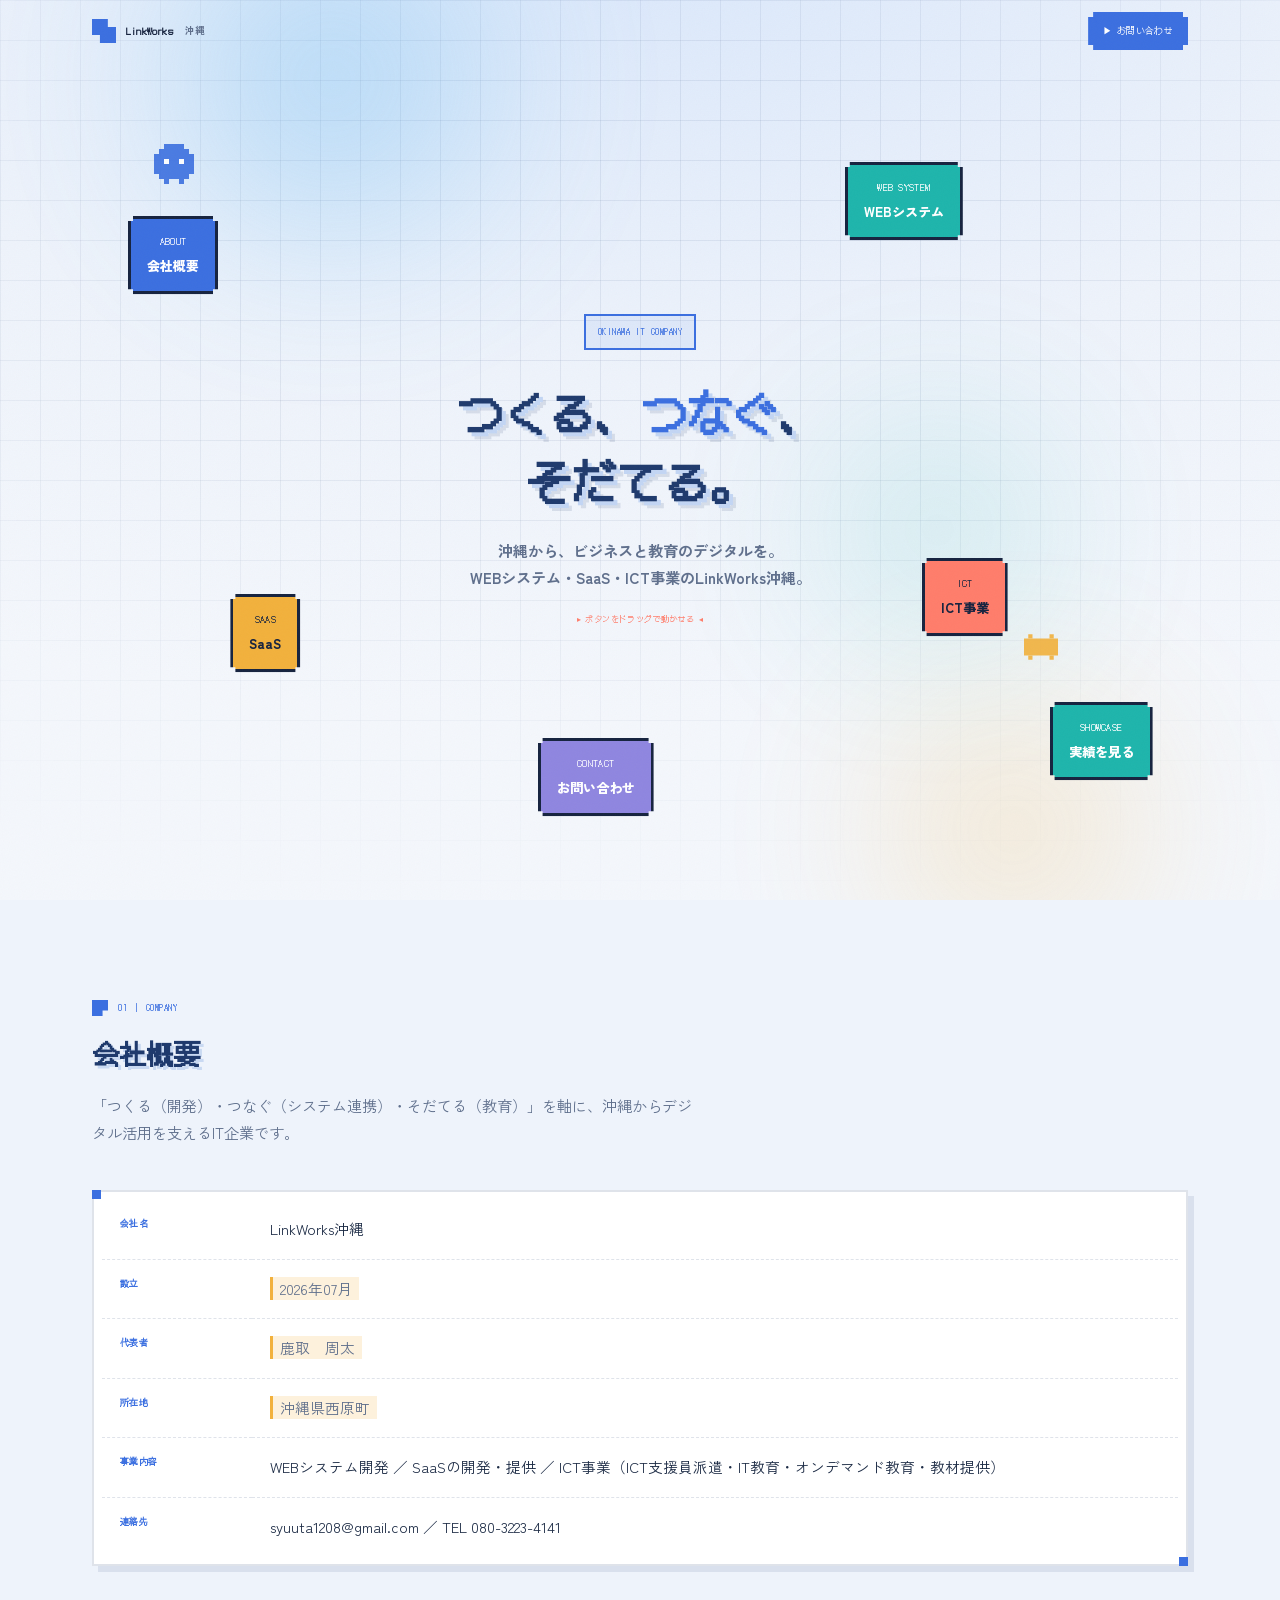
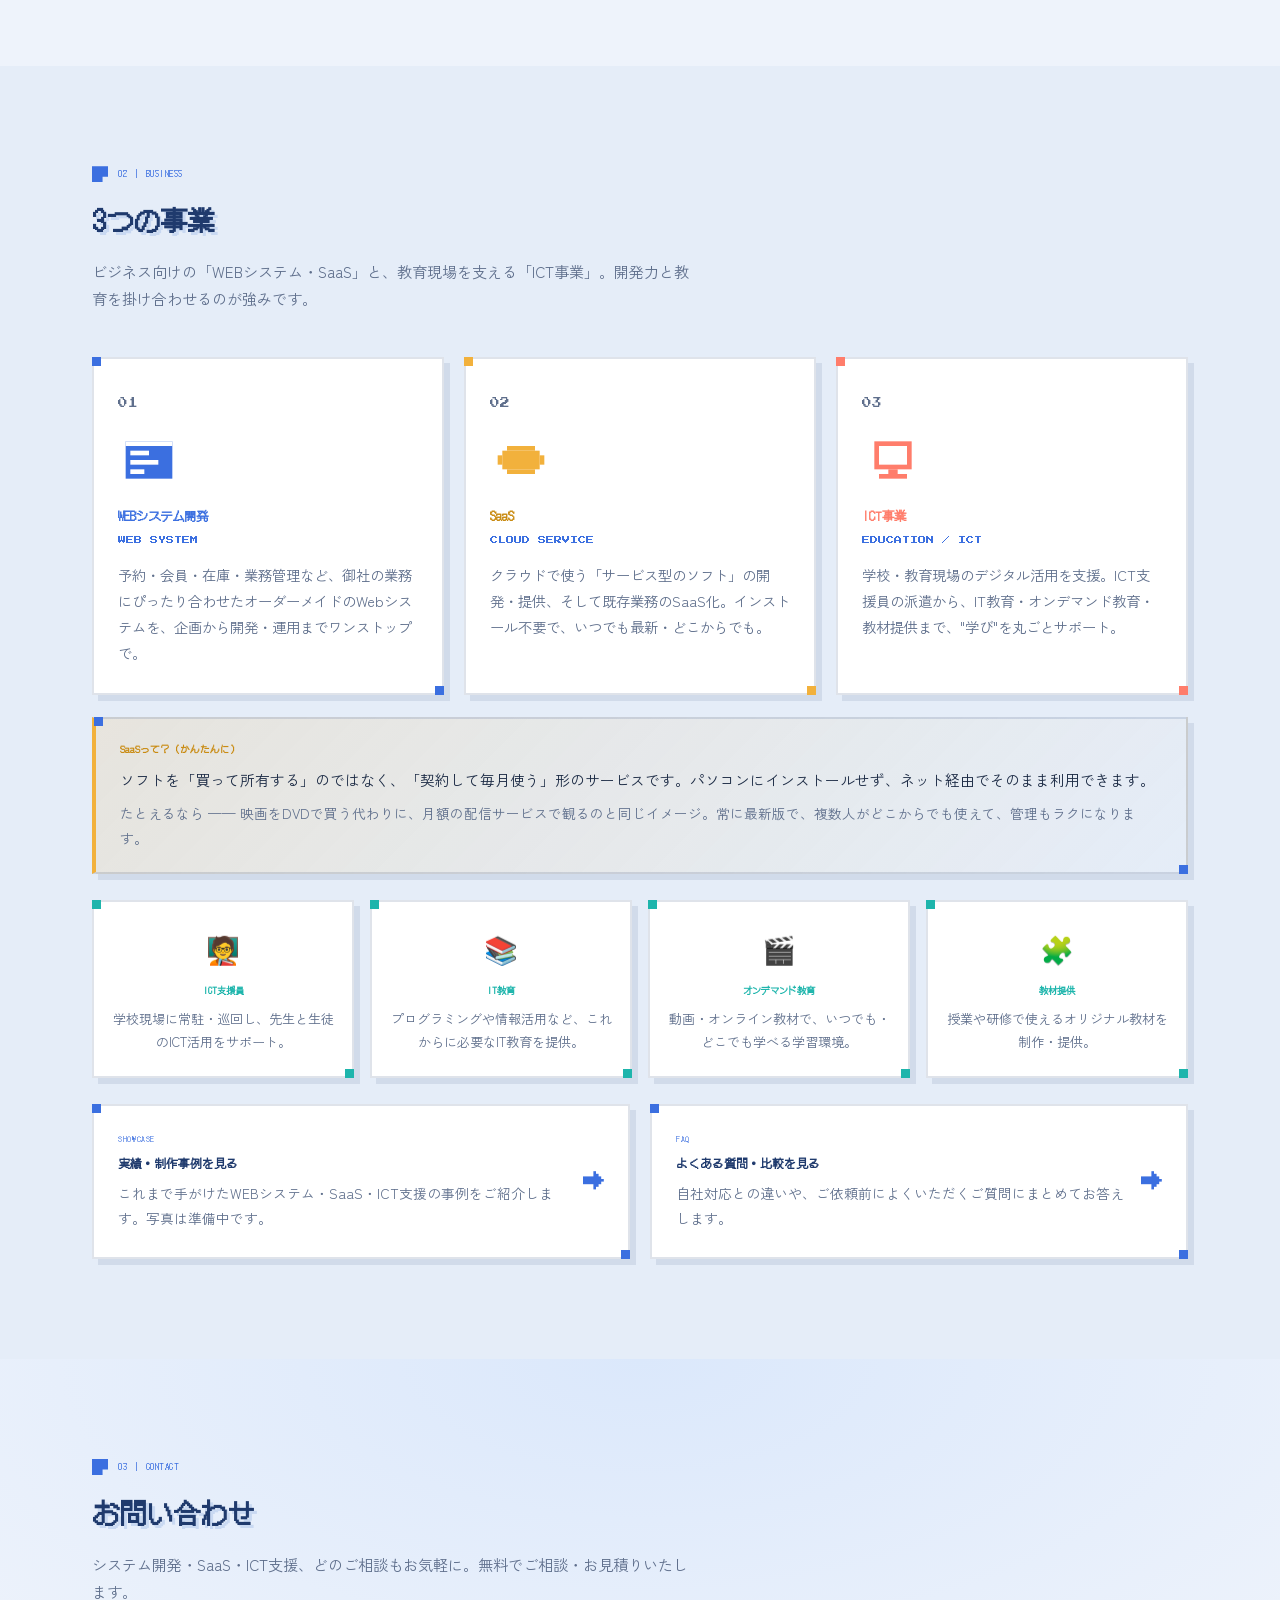
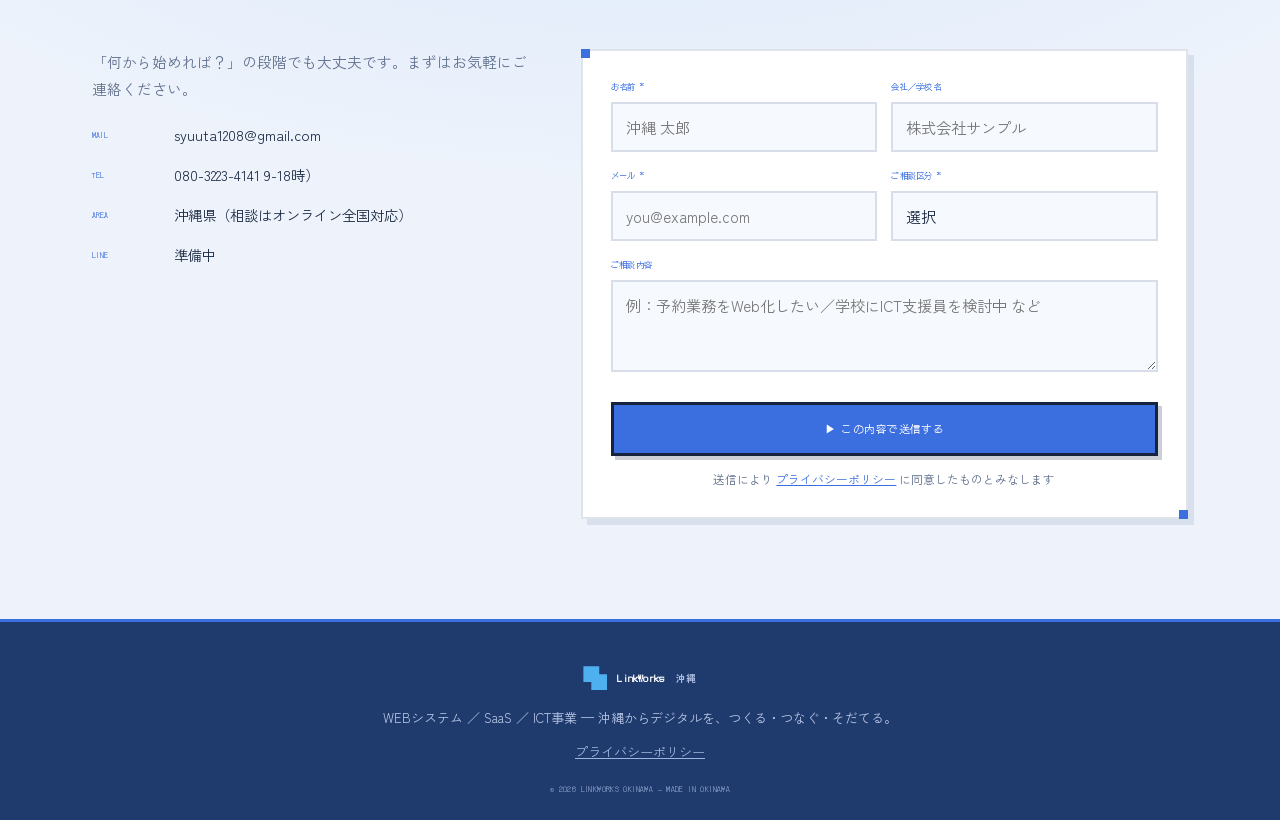
==== commit c31475e5: "Update index.html" ====
--- a/index.html
+++ b/index.html
@@ -61,7 +61,6 @@
         <tr><th>連絡先</th><td>syuuta1208@gmail.com ／ TEL 080-3223-4141</td></tr>
       </table>
     </div>
-    <p style="color:var(--soft);font-size:.76rem;margin-top:12px">※ <span style="color:#c98b12">黄色の箇所</span>は実際の情報に差し替えてください。</p>
   </div>
 </section>
 
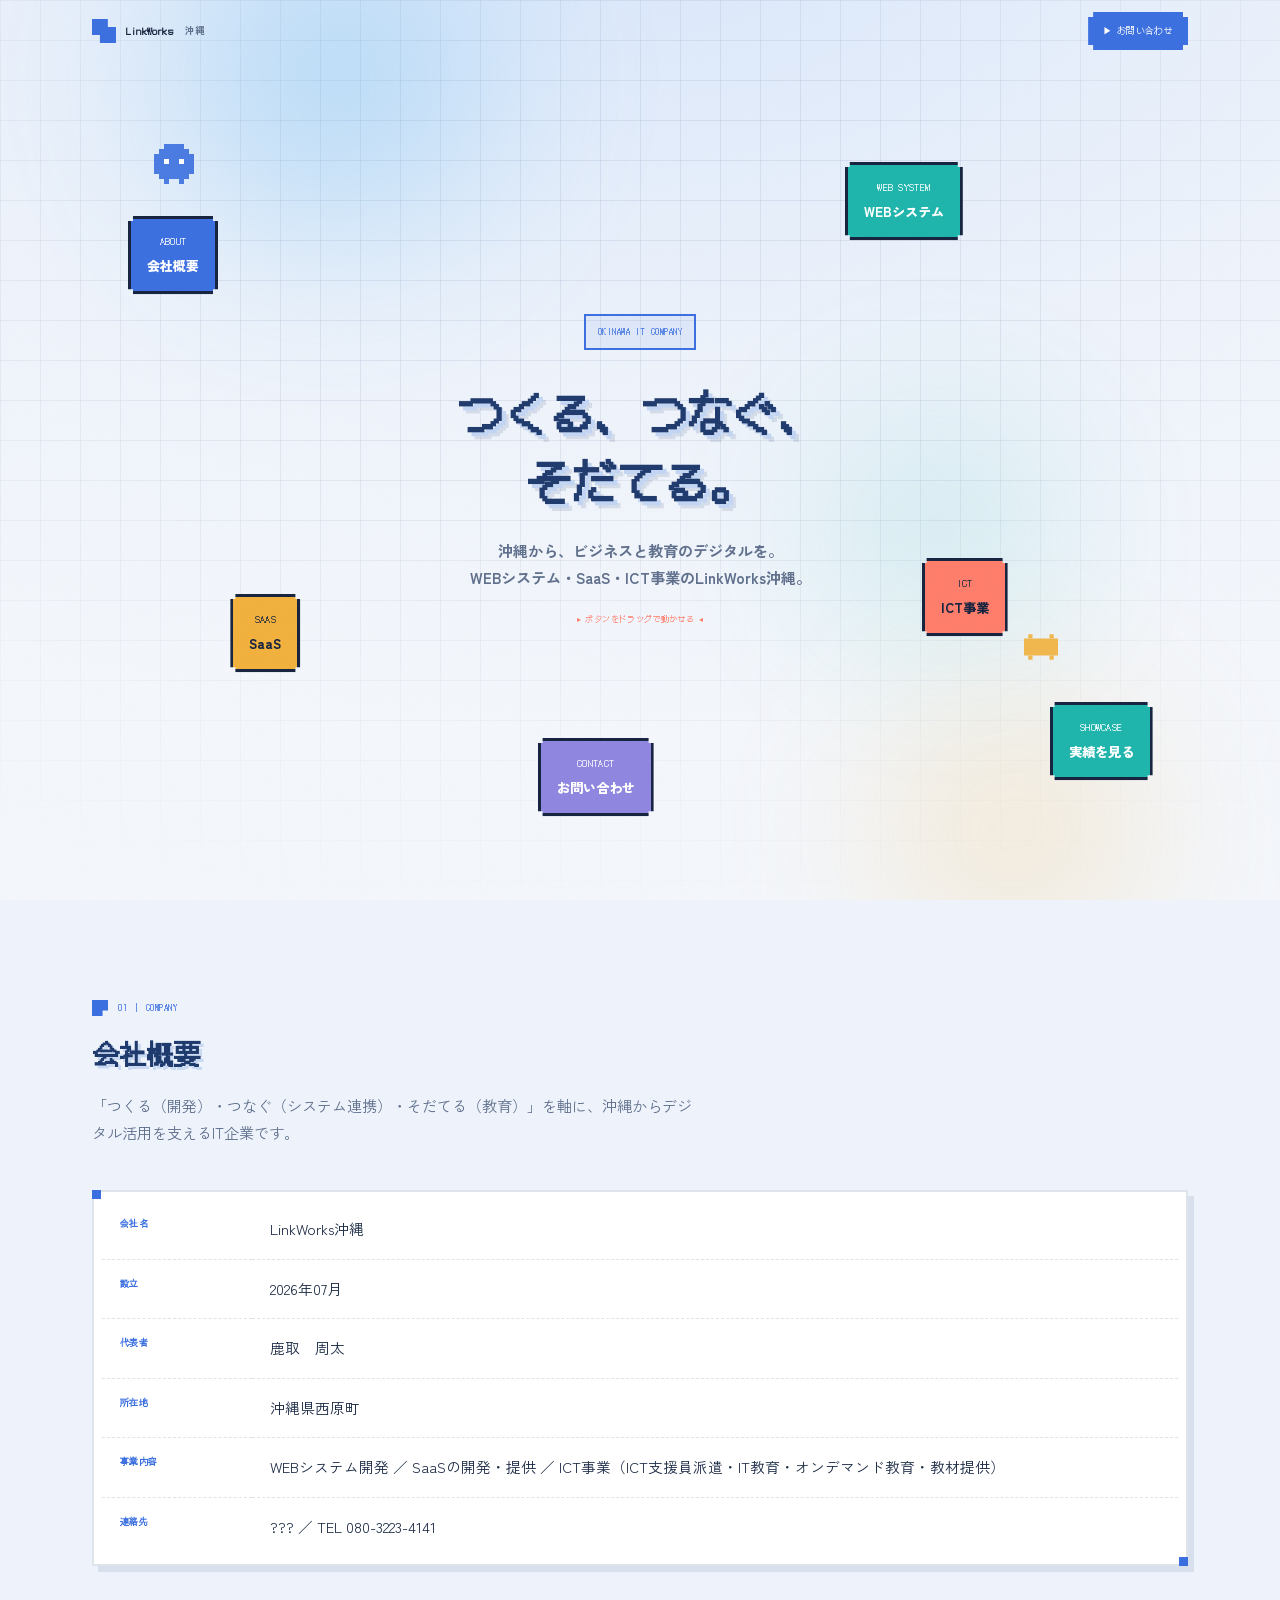
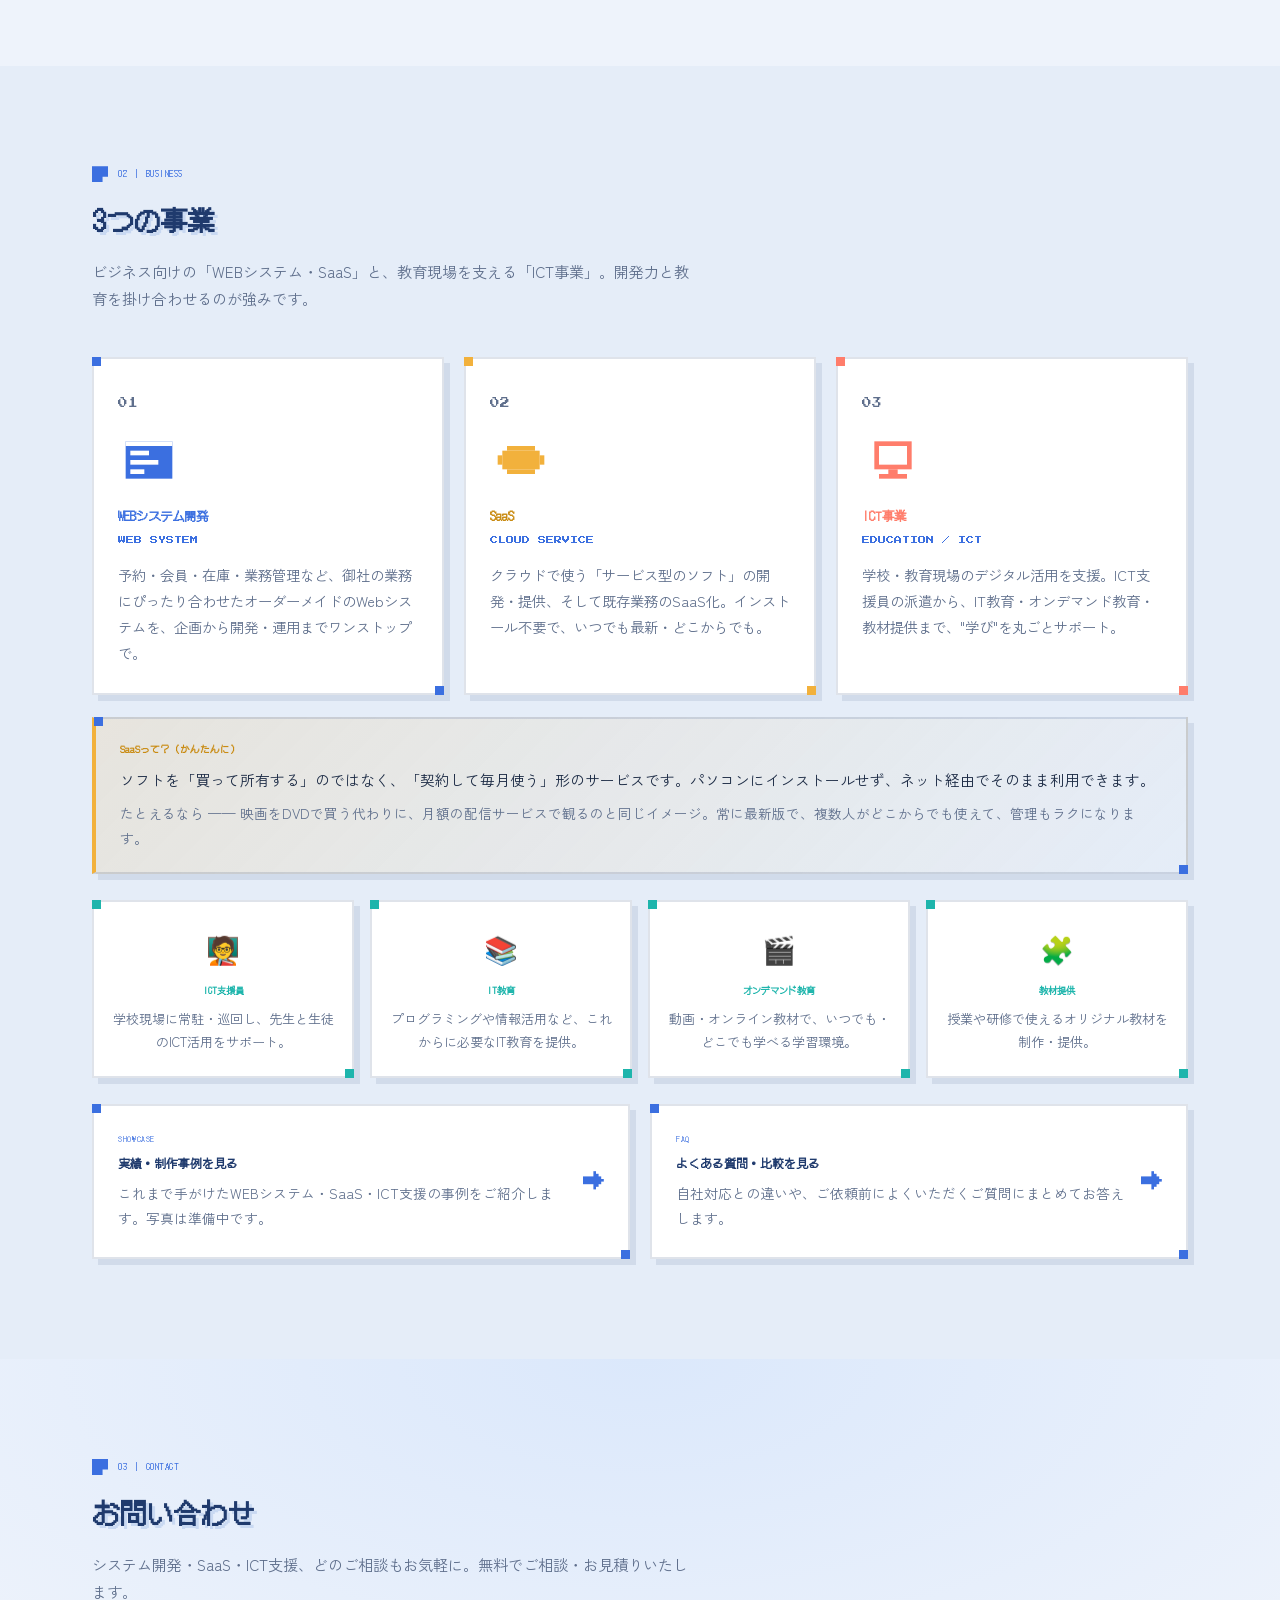
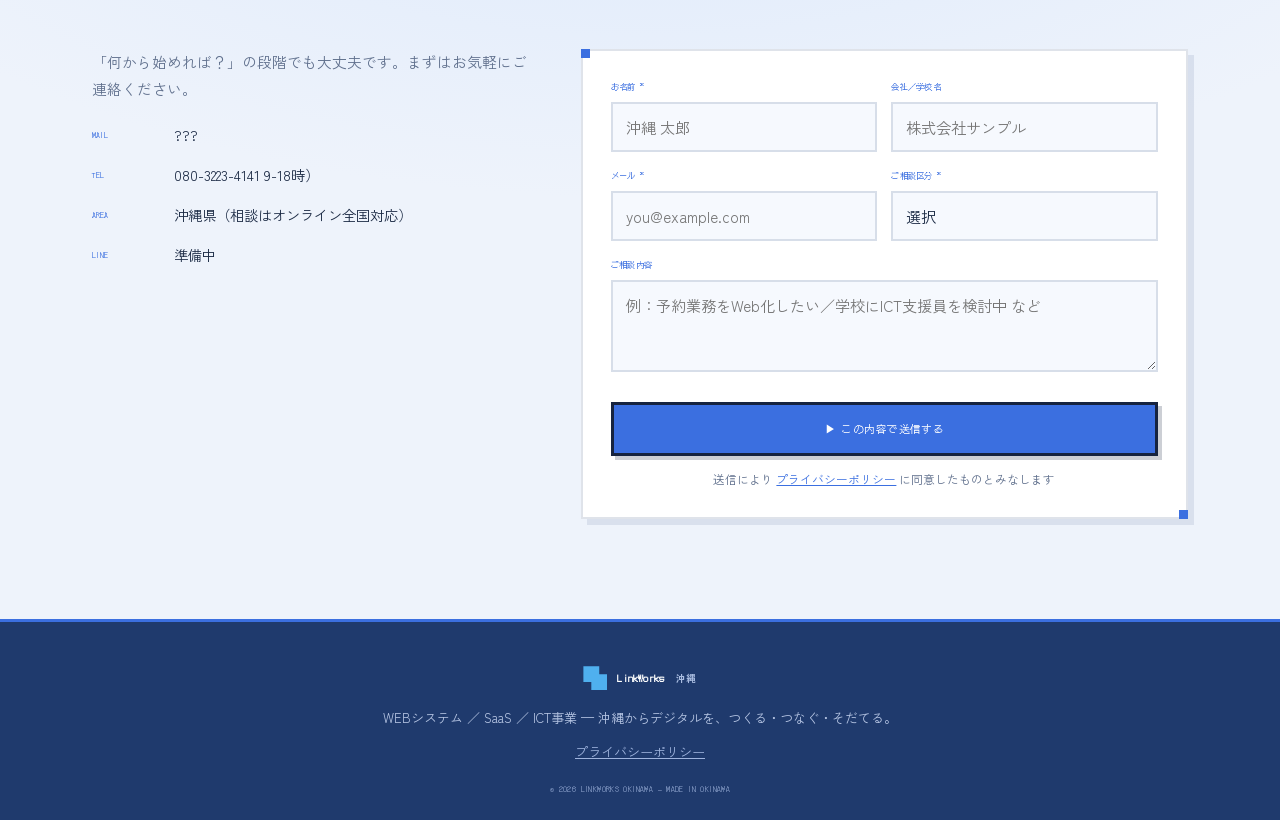
==== commit 60aeca5f: "Fix HTML formatting for representative and location" ====
--- a/index.html
+++ b/index.html
@@ -29,7 +29,7 @@
 
   <div class="stage-inner">
     <span class="badge">OKINAWA IT COMPANY</span>
-    <h1 class="htitle">つくる、<span class="g">つなぐ</span>、<br>そだてる。</h1>
+    <h1 class="htitle"><span class="hlmark m-teal">つくる、</span><span class="hlmark m-amber">つなぐ、</span><br><span class="hlmark m-coral">そだてる。</span></h1>
     <p class="hsub">沖縄から、ビジネスと教育のデジタルを。<br>WEBシステム・SaaS・ICT事業のLinkWorks沖縄。</p>
     <p class="hint">▸ ボタンをドラッグで動かせる ◂</p>
   </div>
@@ -54,11 +54,11 @@
     <div class="panel" data-rv style="padding:8px 8px">
       <table class="profile">
         <tr><th>会社名</th><td>LinkWorks沖縄</td></tr>
-        <tr><th>設立</th><td><span class="ph">2026年07月</span></td></tr>
-        <tr><th>代表者</th><td><span class="ph">鹿取　周太</span></td></tr>
-        <tr><th>所在地</th><td> <span class="ph">沖縄県西原町</span></td></tr>
+        <tr><th>設立</th><td>2026年07月</td></tr>
+        <tr><th>代表者</th><td>鹿取　周太</td></tr>
+        <tr><th>所在地</th><td>沖縄県西原町</td></tr>
         <tr><th>事業内容</th><td>WEBシステム開発 ／ SaaSの開発・提供 ／ ICT事業（ICT支援員派遣・IT教育・オンデマンド教育・教材提供）</td></tr>
-        <tr><th>連絡先</th><td>syuuta1208@gmail.com ／ TEL 080-3223-4141</td></tr>
+        <tr><th>連絡先</th><td>??? ／ TEL 080-3223-4141</td></tr>
       </table>
     </div>
   </div>
@@ -148,7 +148,7 @@
     <div class="cbox">
       <div class="cinfo" data-rv>
         <p>「何から始めれば？」の段階でも大丈夫です。まずはお気軽にご連絡ください。</p>
-        <div class="cline"><span class="k">MAIL</span><span>syuuta1208@gmail.com</span></div>
+        <div class="cline"><span class="k">MAIL</span><span>???</span></div>
         <div class="cline"><span class="k">TEL</span><span>080-3223-4141 9-18時）</span></div>
         <div class="cline"><span class="k">AREA</span><span>沖縄県（相談はオンライン全国対応）</span></div>
         <div class="cline"><span class="k">LINE</span><span>準備中</span></div>
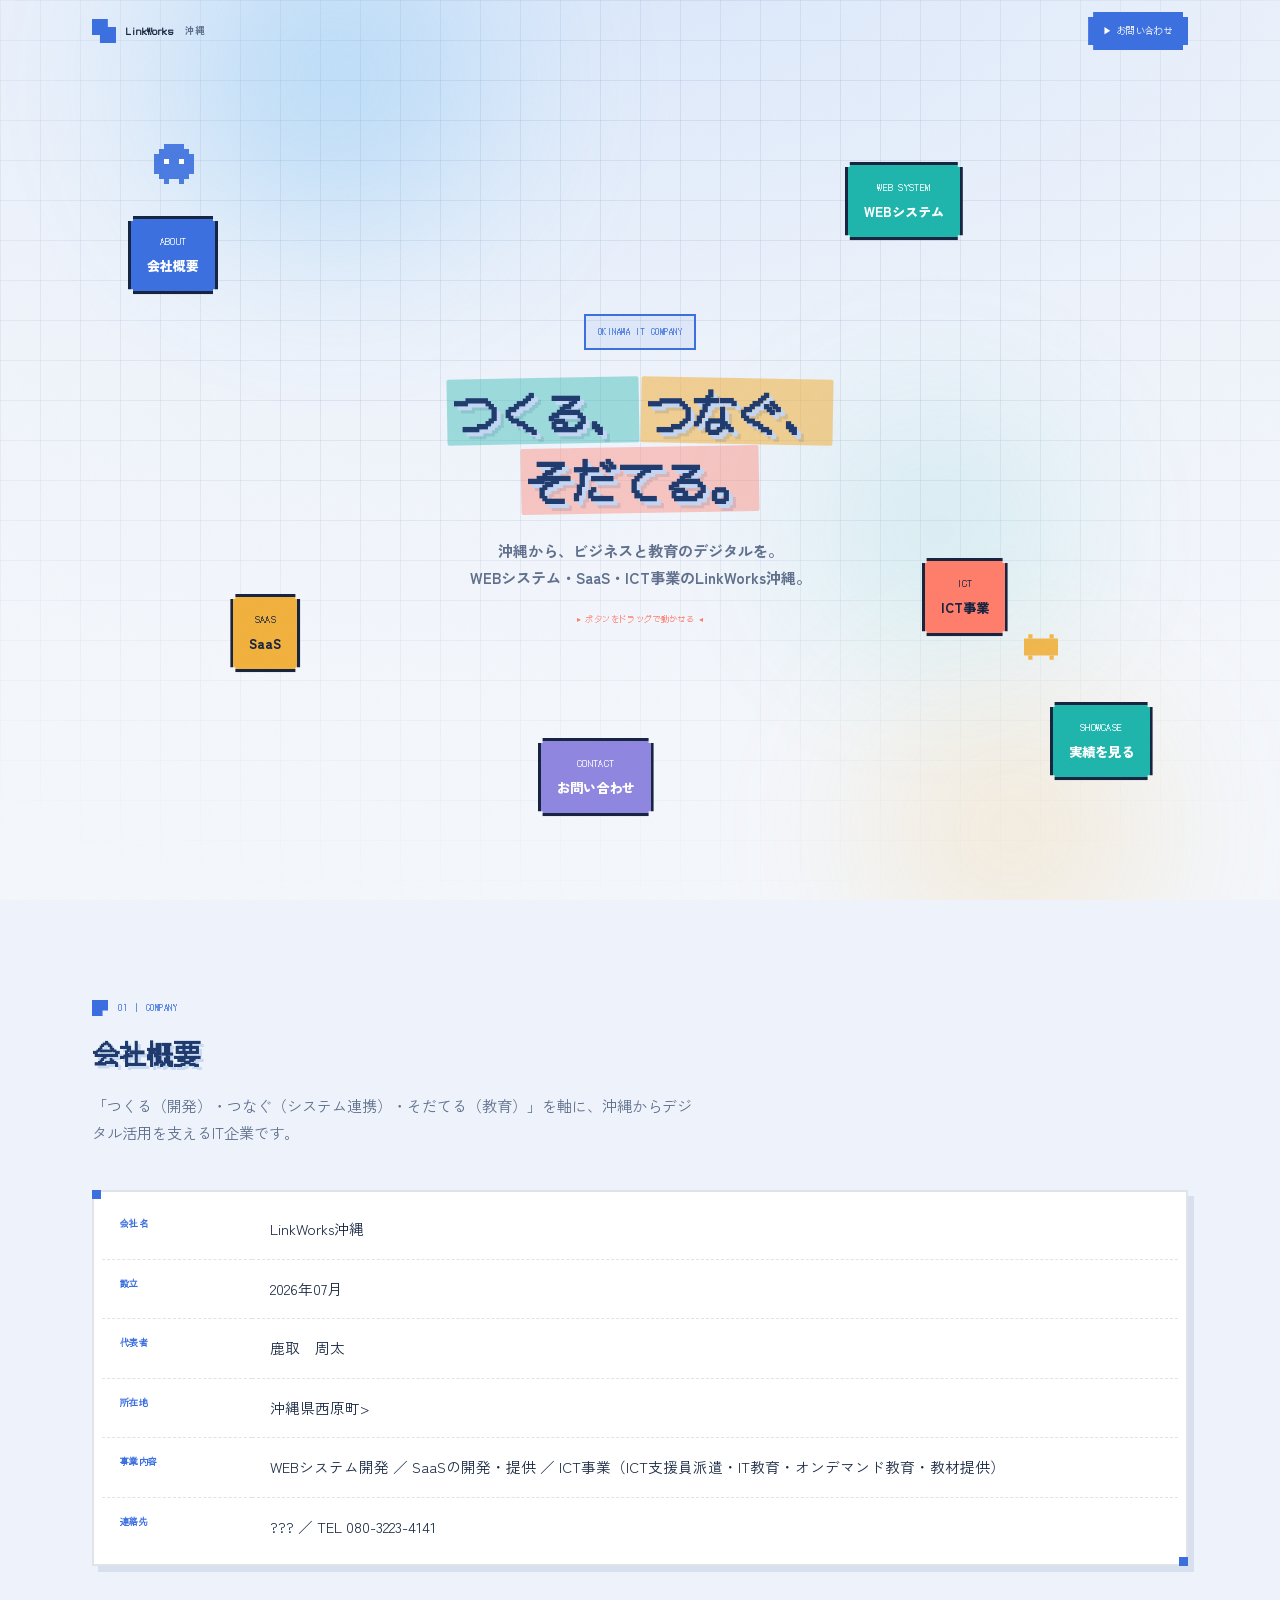
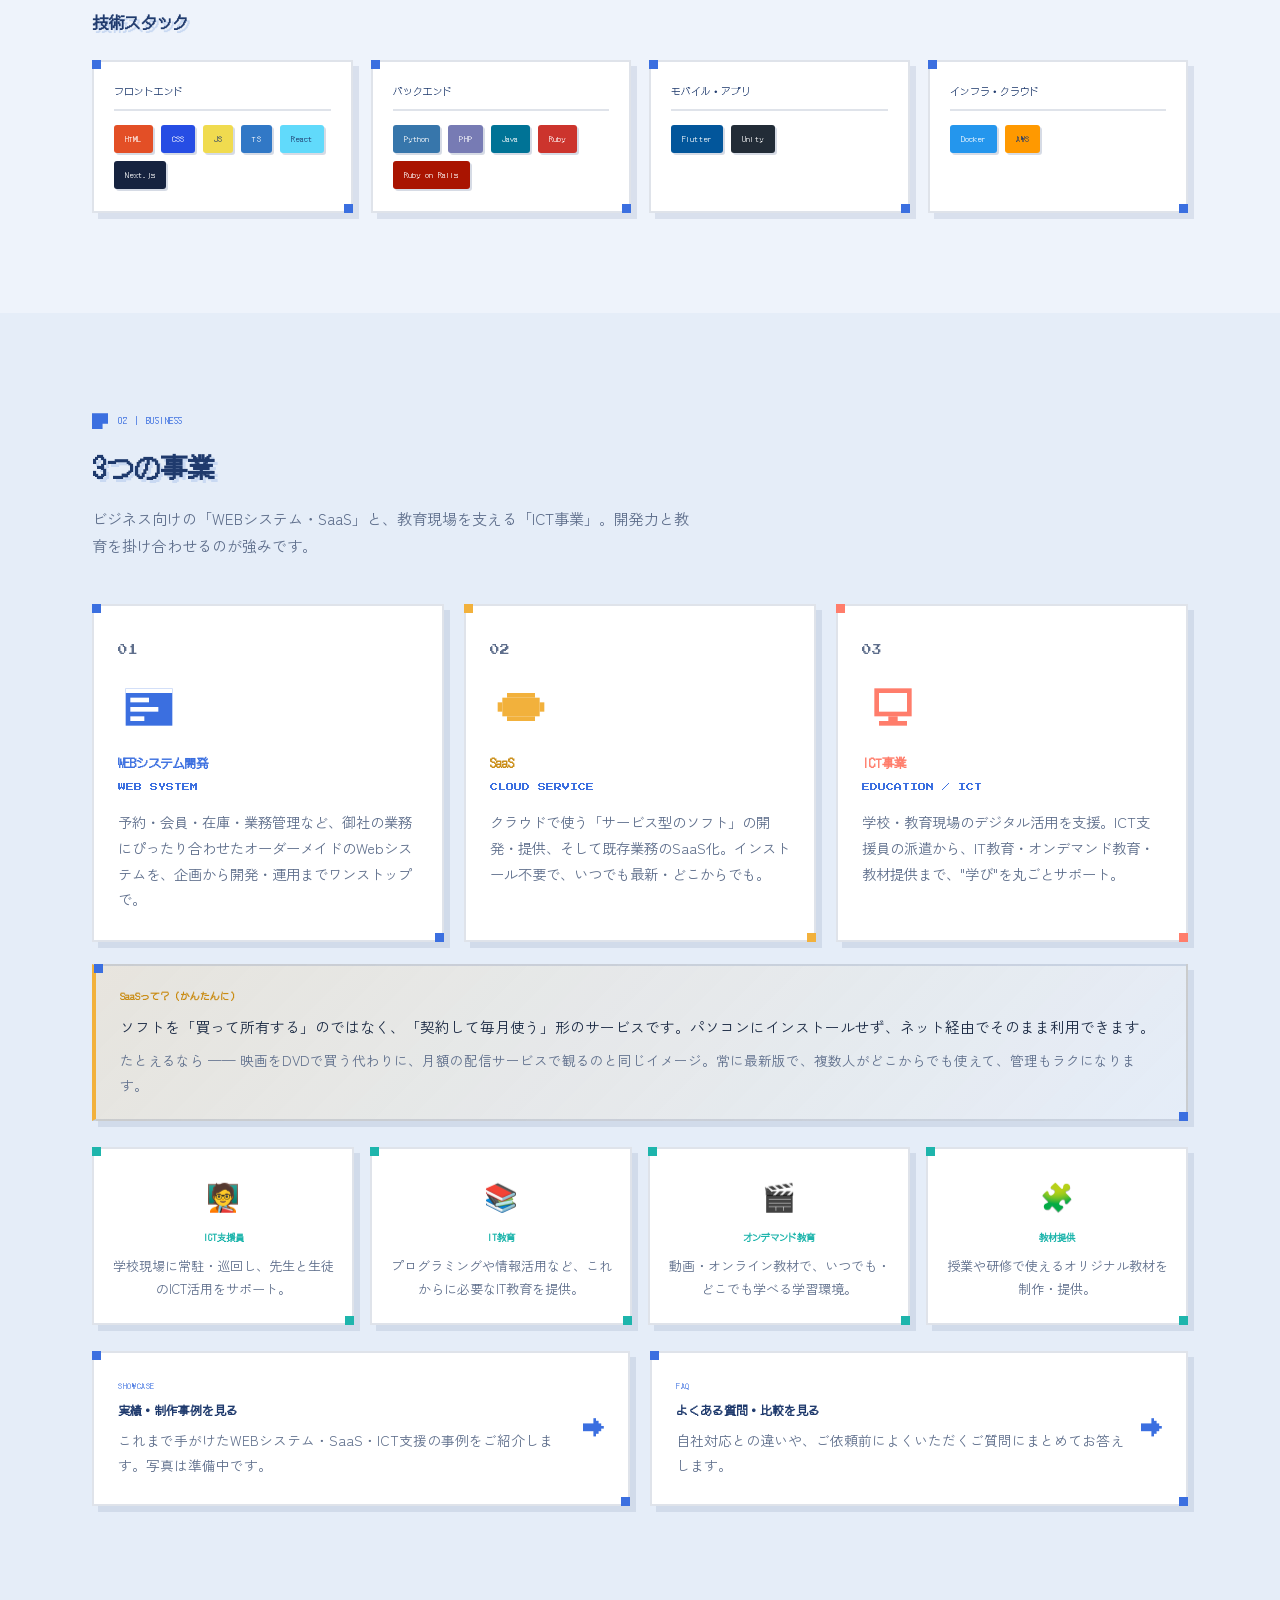
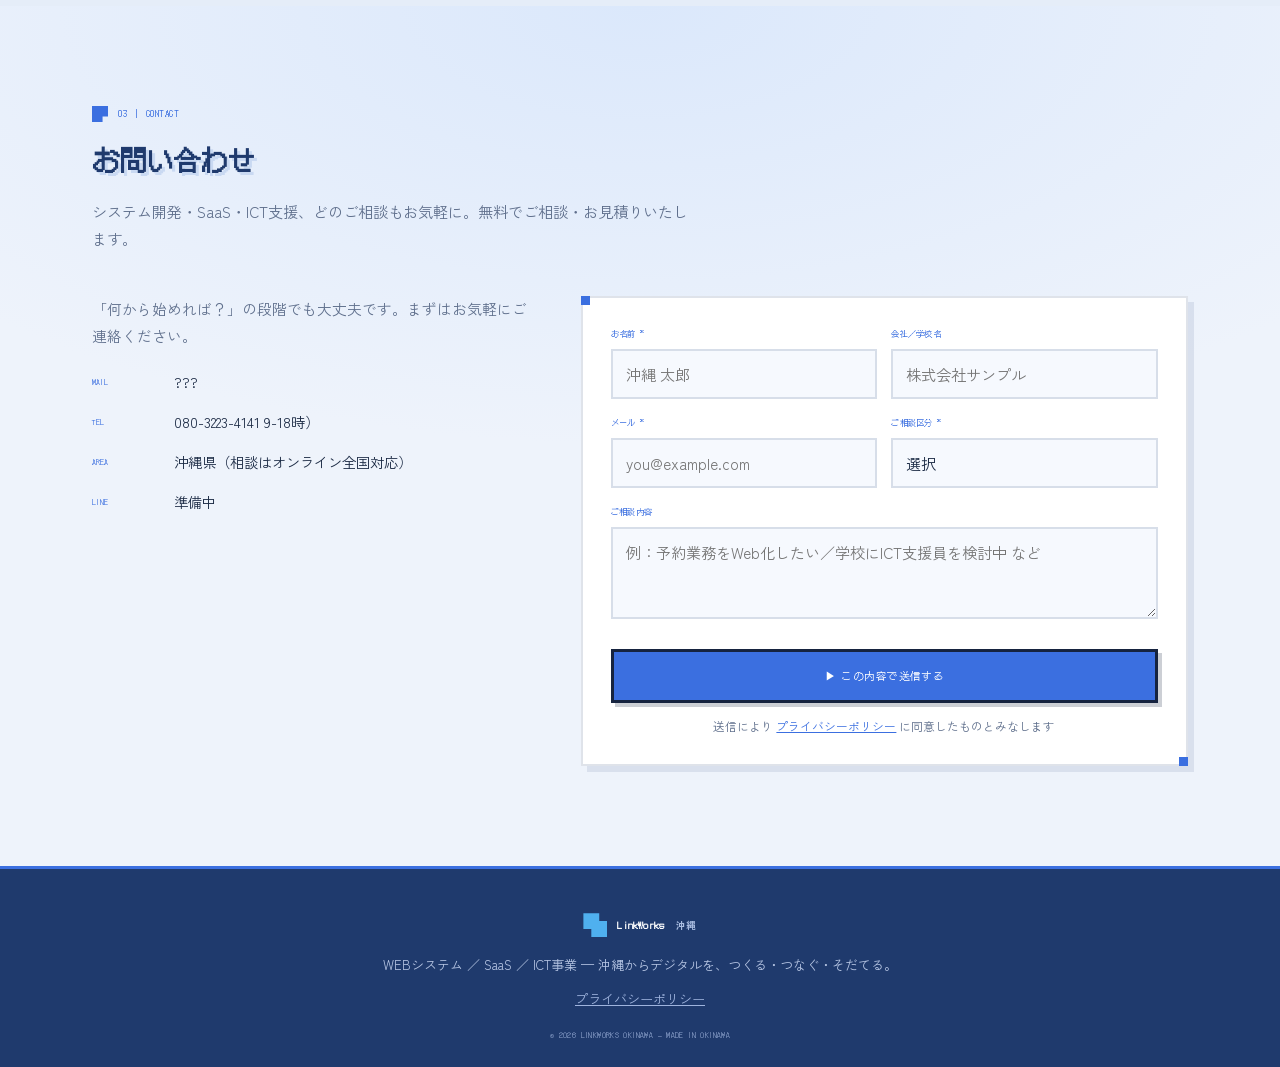
==== commit 0cdb9430: "Update index.html" ====
--- a/index.html
+++ b/index.html
@@ -56,10 +56,51 @@
         <tr><th>会社名</th><td>LinkWorks沖縄</td></tr>
         <tr><th>設立</th><td>2026年07月</td></tr>
         <tr><th>代表者</th><td>鹿取　周太</td></tr>
-        <tr><th>所在地</th><td>沖縄県西原町</td></tr>
+        <tr><th>所在地</th><td> 沖縄県西原町></td></tr>
         <tr><th>事業内容</th><td>WEBシステム開発 ／ SaaSの開発・提供 ／ ICT事業（ICT支援員派遣・IT教育・オンデマンド教育・教材提供）</td></tr>
         <tr><th>連絡先</th><td>??? ／ TEL 080-3223-4141</td></tr>
       </table>
+    </div>
+
+    <div class="khead" data-rv style="margin-top:44px;margin-bottom:24px">
+      <h2 style="font-size:1rem;color:var(--navy);font-family:var(--px);line-height:1.6">技術スタック</h2>
+    </div>
+    <div class="stack-grid" data-rv>
+      <div class="panel stack-card">
+        <div class="stack-head">フロントエンド</div>
+        <div class="stack-tags">
+          <span class="tag" style="background:#e34f26">HTML</span>
+          <span class="tag" style="background:#264de4">CSS</span>
+          <span class="tag" style="background:#f0db4f;color:#1f3a6d">JS</span>
+          <span class="tag" style="background:#3178c6">TS</span>
+          <span class="tag" style="background:#61dafb;color:#1f3a6d">React</span>
+          <span class="tag" style="background:#16233f">Next.js</span>
+        </div>
+      </div>
+      <div class="panel stack-card">
+        <div class="stack-head">バックエンド</div>
+        <div class="stack-tags">
+          <span class="tag" style="background:#3776ab">Python</span>
+          <span class="tag" style="background:#777bb4">PHP</span>
+          <span class="tag" style="background:#007396">Java</span>
+          <span class="tag" style="background:#cc342d">Ruby</span>
+          <span class="tag" style="background:#a91401">Ruby on Rails</span>
+        </div>
+      </div>
+      <div class="panel stack-card">
+        <div class="stack-head">モバイル・アプリ</div>
+        <div class="stack-tags">
+          <span class="tag" style="background:#02569b">Flutter</span>
+          <span class="tag" style="background:#222c37">Unity</span>
+        </div>
+      </div>
+      <div class="panel stack-card">
+        <div class="stack-head">インフラ・クラウド</div>
+        <div class="stack-tags">
+          <span class="tag" style="background:#2496ed">Docker</span>
+          <span class="tag" style="background:#ff9900;color:#1f3a6d">AWS</span>
+        </div>
+      </div>
     </div>
   </div>
 </section>
@@ -155,7 +196,8 @@
       </div>
 
       <div data-rv>
-        <form class="panel g" id="cform" novalidate>
+        <form class="panel g" id="cform" action="https://formspree.io/f/xeeyodre" method="POST" novalidate>
+          <input type="hidden" name="_subject" value="【LinkWorks沖縄】お問い合わせがありました">
           <div class="grow2">
             <div class="fld"><label>お名前 *</label><input name="name" placeholder="沖縄 太郎"><div class="emsg">お名前を入力してください</div></div>
             <div class="fld"><label>会社／学校名</label><input name="org" placeholder="株式会社サンプル"></div>
--- a/style.css
+++ b/style.css
@@ -47,7 +47,11 @@
 .stage-inner{position:relative;z-index:5;height:100vh;display:flex;flex-direction:column;justify-content:center;align-items:center;text-align:center;padding:80px 22px 40px;pointer-events:none}
 .badge{font-family:var(--px);font-size:.54rem;color:var(--blue);border:2px solid var(--blue);padding:8px 12px;letter-spacing:.06em;margin-bottom:26px;background:rgba(59,111,224,.08)}
 .htitle{font-family:var(--px);font-size:clamp(1.3rem,4.6vw,2.9rem);line-height:1.5;color:var(--navy);text-shadow:4px 4px 0 #c3d6f4,7px 7px 0 rgba(31,58,109,.12)}
-.htitle .g{color:var(--blue)}
+.hlmark{position:relative;display:inline-block;white-space:nowrap;isolation:isolate;margin:0 5px}
+.hlmark::before{content:"";position:absolute;inset:2px -4px;z-index:-1;border-radius:2px}
+.hlmark.m-teal::before{background:rgba(30,181,172,.4);transform:rotate(-1deg)}
+.hlmark.m-amber::before{background:rgba(242,177,60,.55);transform:rotate(1deg)}
+.hlmark.m-coral::before{background:rgba(255,125,107,.4);transform:rotate(-1deg)}
 .hsub{font-family:var(--jp);font-weight:700;margin-top:22px;color:var(--soft);font-size:.95rem;max-width:34em}
 .hint{margin-top:20px;font-family:var(--px);font-size:.5rem;color:var(--coral);letter-spacing:.05em;animation:blink 1.4s steps(1) infinite}
 @keyframes blink{50%{opacity:.4}}
@@ -152,7 +156,9 @@
   aspect-ratio:4/3;display:flex;flex-direction:column;align-items:center;justify-content:center;gap:10px;
   background:repeating-linear-gradient(135deg,#eef3fb,#eef3fb 10px,#e2eaf7 10px,#e2eaf7 20px);
   border-bottom:2px dashed var(--line);color:var(--soft);
-}
+  position:relative;overflow:hidden;
+}
+.pf-thumb img{position:absolute;inset:0;width:100%;height:100%;object-fit:cover}
 .pf-thumb svg{width:34px;height:34px;stroke:var(--blue);fill:none;stroke-width:1.6;opacity:.6}
 .pf-thumb span{font-family:var(--px);font-size:.5rem;letter-spacing:.04em}
 .pf-body{padding:18px 20px}
@@ -165,7 +171,10 @@
 .pf-overlay.show{display:grid}
 .pf-overlay .pf-modal{background:#fff;max-width:560px;width:100%;padding:0;position:relative;box-shadow:10px 10px 0 rgba(0,0,0,.3)}
 .pf-overlay .pf-modal-thumb{aspect-ratio:4/3;display:flex;flex-direction:column;align-items:center;justify-content:center;gap:12px;
-  background:repeating-linear-gradient(135deg,#eef3fb,#eef3fb 10px,#e2eaf7 10px,#e2eaf7 20px);color:var(--soft)}
+  background:repeating-linear-gradient(135deg,#eef3fb,#eef3fb 10px,#e2eaf7 10px,#e2eaf7 20px);color:var(--soft);
+  position:relative;overflow:hidden;
+}
+.pf-overlay .pf-modal-thumb img{position:absolute;inset:0;width:100%;height:100%;object-fit:contain;padding:10px;background:#fff}
 .pf-overlay .pf-modal-thumb svg{width:48px;height:48px;stroke:var(--blue);fill:none;stroke-width:1.4;opacity:.6}
 .pf-overlay .pf-modal-thumb span{font-family:var(--px);font-size:.56rem}
 .pf-overlay .pf-modal-body{padding:20px 24px}
@@ -273,3 +282,17 @@
 @media(max-width:560px){
   .legal-panel{padding:26px 22px}
 }
+
+/* ===== 技術スタック（ABOUT内） ===== */
+.stack-grid{display:grid;grid-template-columns:repeat(4,1fr);gap:18px}
+.stack-card{padding:22px 20px}
+.stack-head{font-family:var(--px);font-size:.6rem;color:var(--navy);margin-bottom:14px;padding-bottom:10px;border-bottom:2px solid var(--line);line-height:1.6}
+.stack-tags{display:flex;flex-wrap:wrap;gap:8px}
+.stack-tags .tag{font-family:var(--px);font-size:.5rem;color:#fff;padding:8px 11px;letter-spacing:.02em;line-height:1.5;border-radius:3px;display:inline-block;box-shadow:2px 2px 0 rgba(31,58,109,.18)}
+
+@media(max-width:900px){
+  .stack-grid{grid-template-columns:1fr 1fr}
+}
+@media(max-width:560px){
+  .stack-grid{grid-template-columns:1fr}
+}
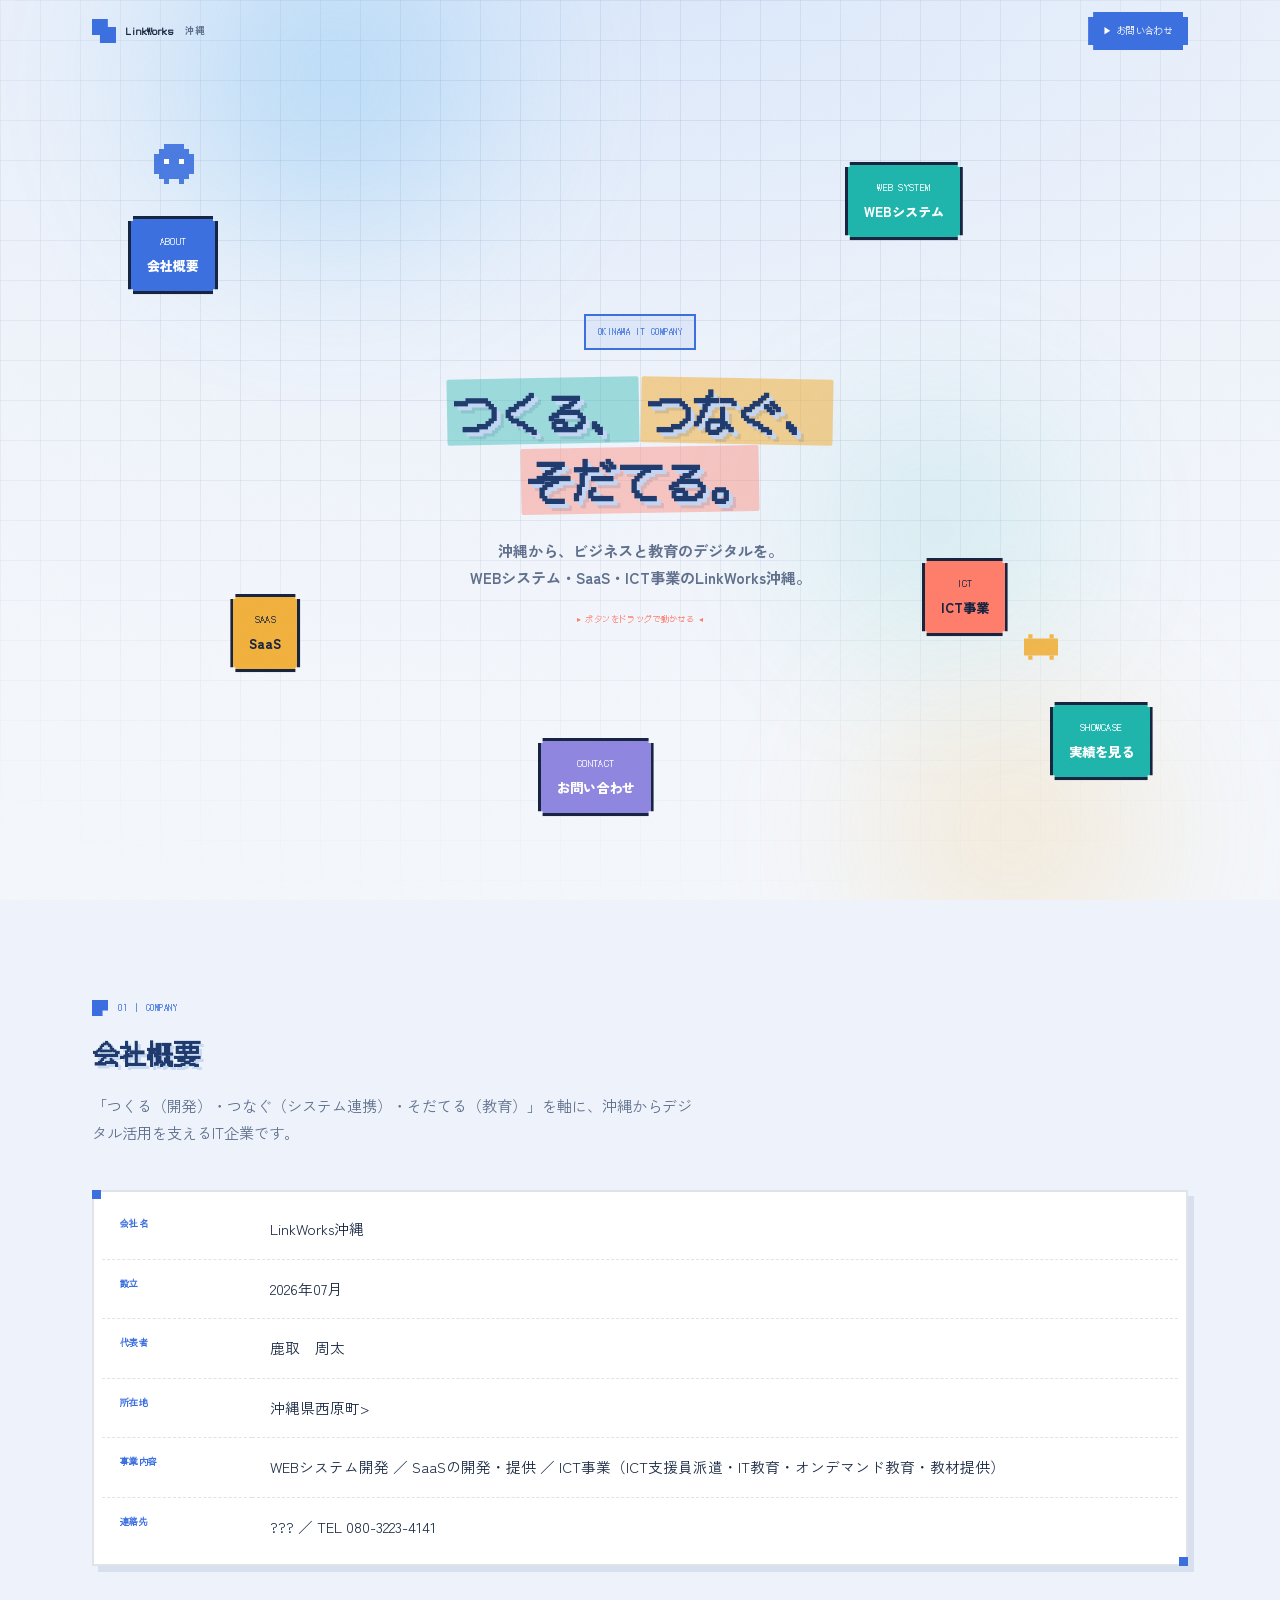
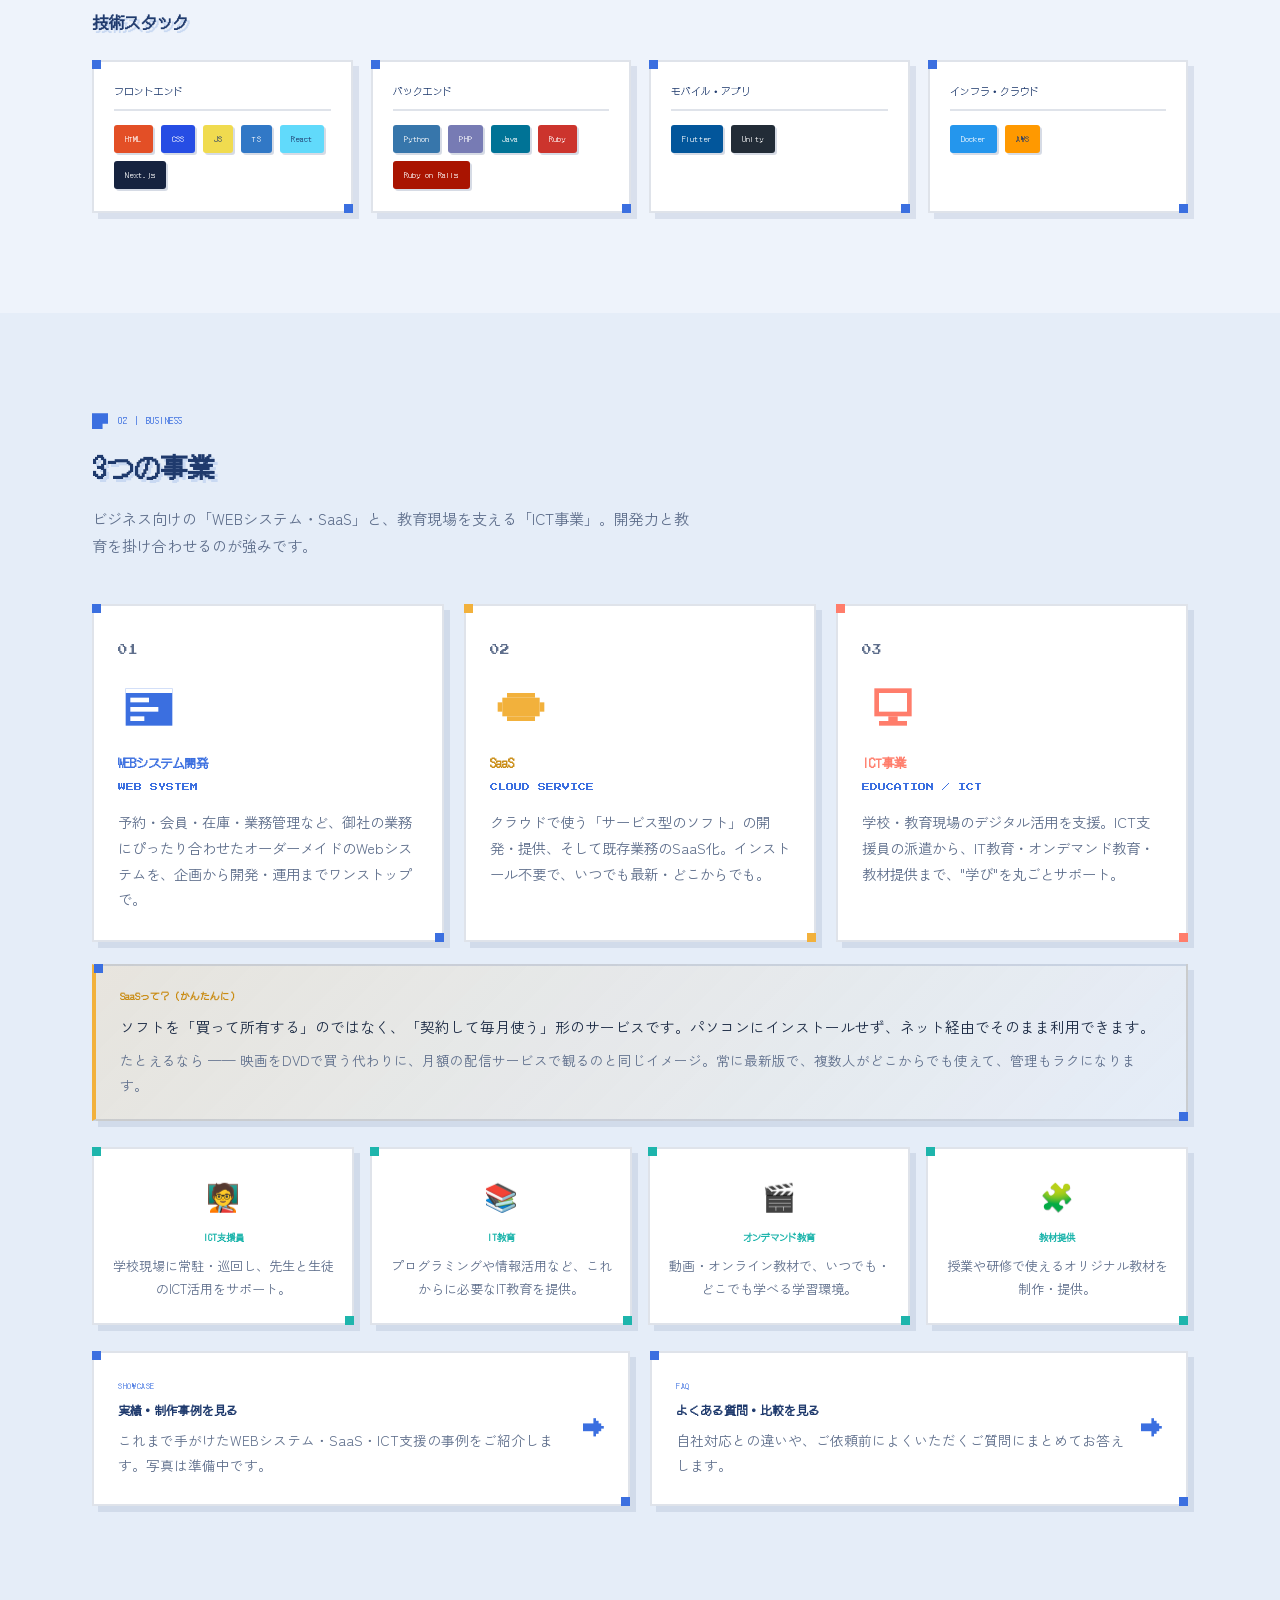
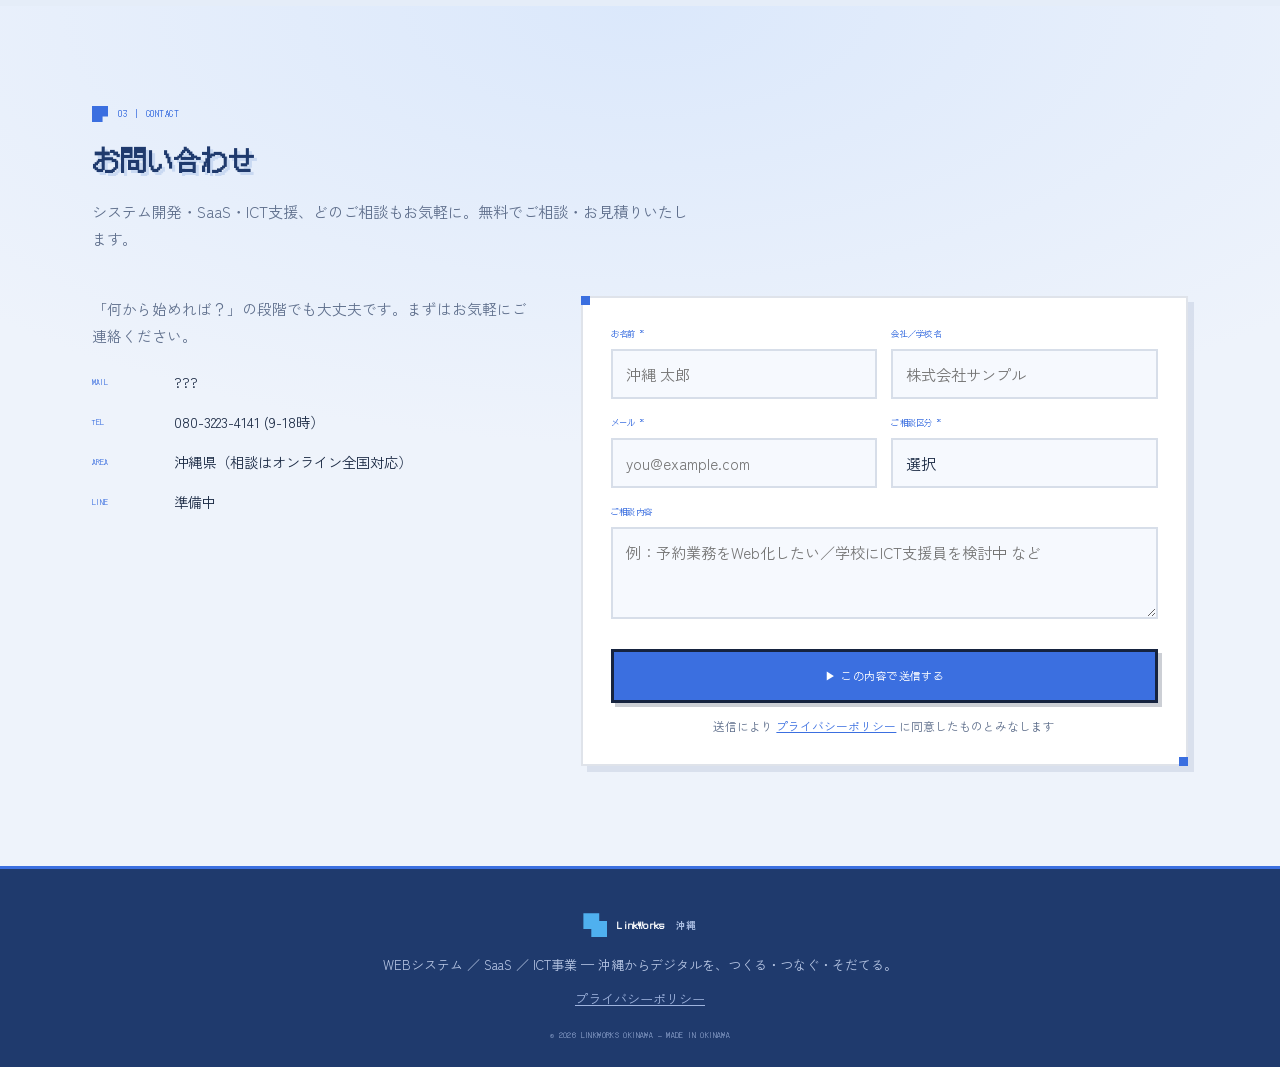
==== commit eed65aef: "Update index.html" ====
--- a/index.html
+++ b/index.html
@@ -190,7 +190,7 @@
       <div class="cinfo" data-rv>
         <p>「何から始めれば？」の段階でも大丈夫です。まずはお気軽にご連絡ください。</p>
         <div class="cline"><span class="k">MAIL</span><span>???</span></div>
-        <div class="cline"><span class="k">TEL</span><span>080-3223-4141 9-18時）</span></div>
+        <div class="cline"><span class="k">TEL</span><span>080-3223-4141 (9-18時）</span></div>
         <div class="cline"><span class="k">AREA</span><span>沖縄県（相談はオンライン全国対応）</span></div>
         <div class="cline"><span class="k">LINE</span><span>準備中</span></div>
       </div>
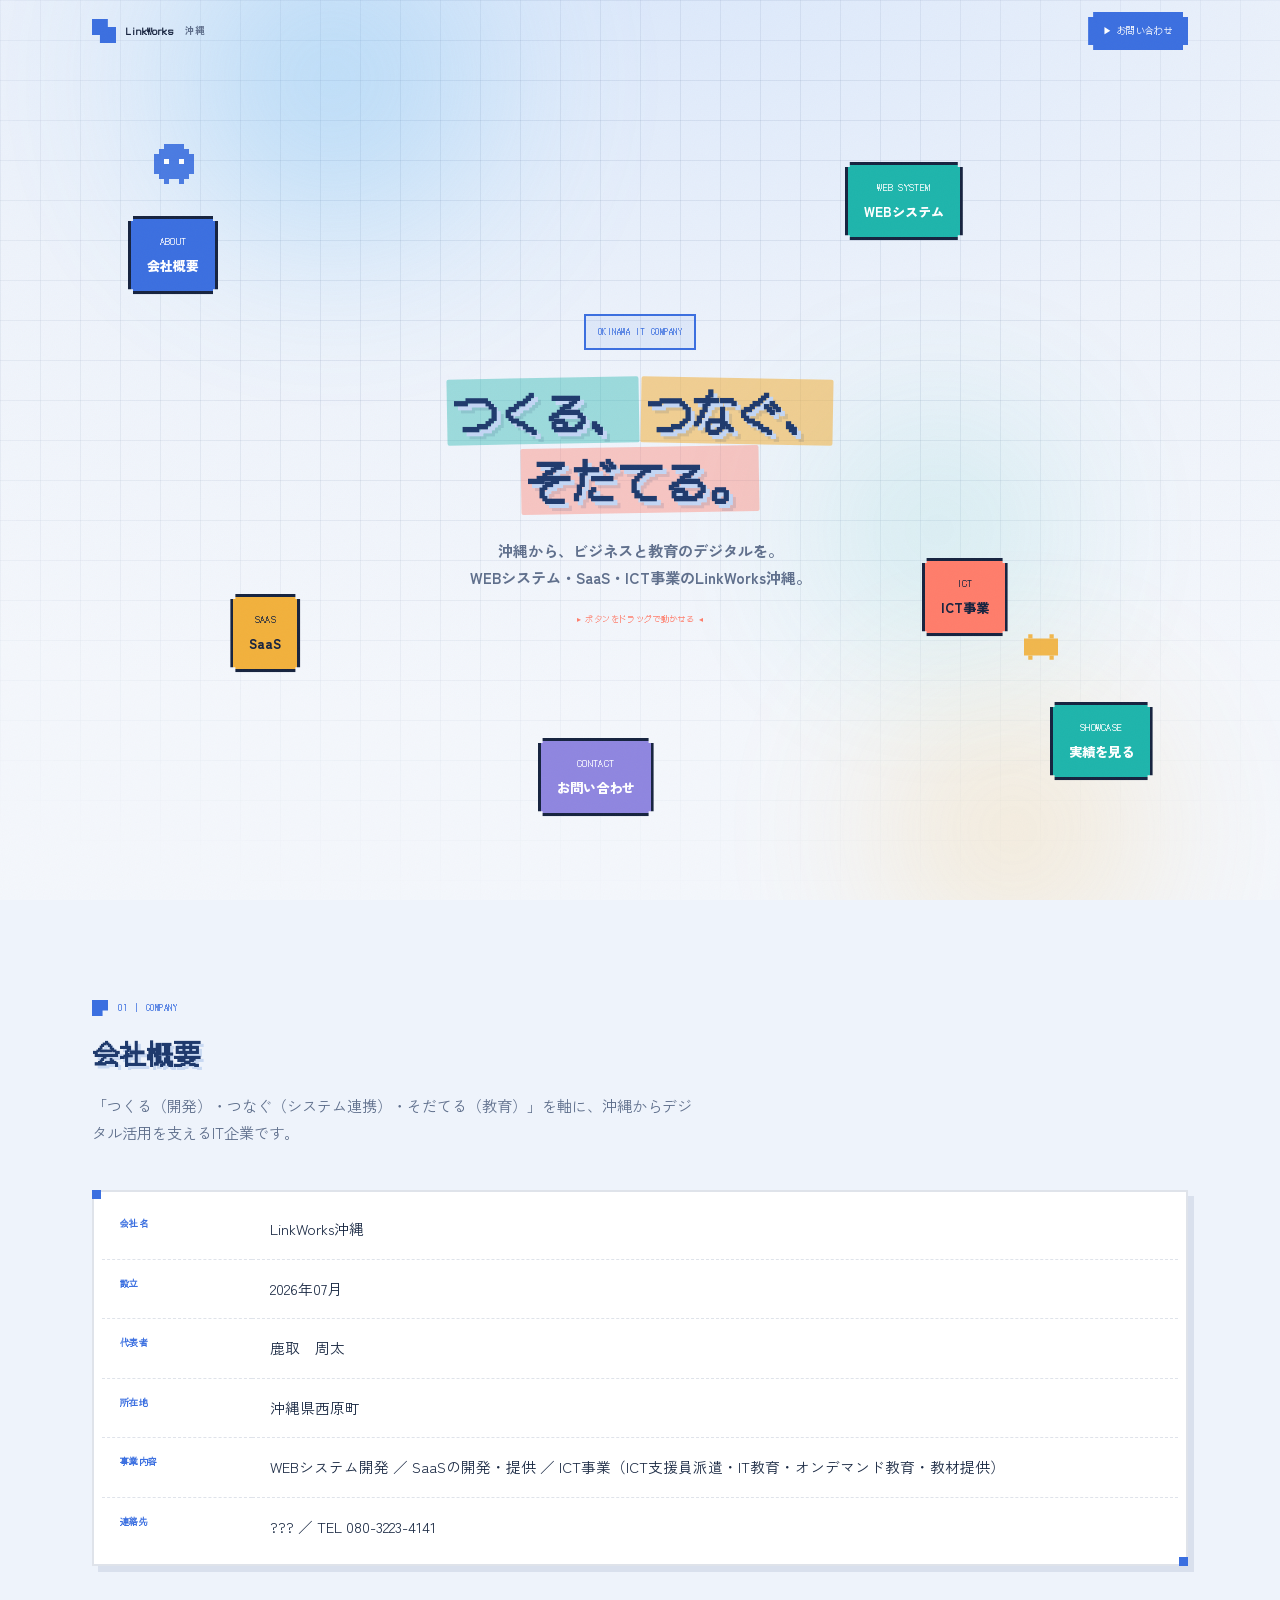
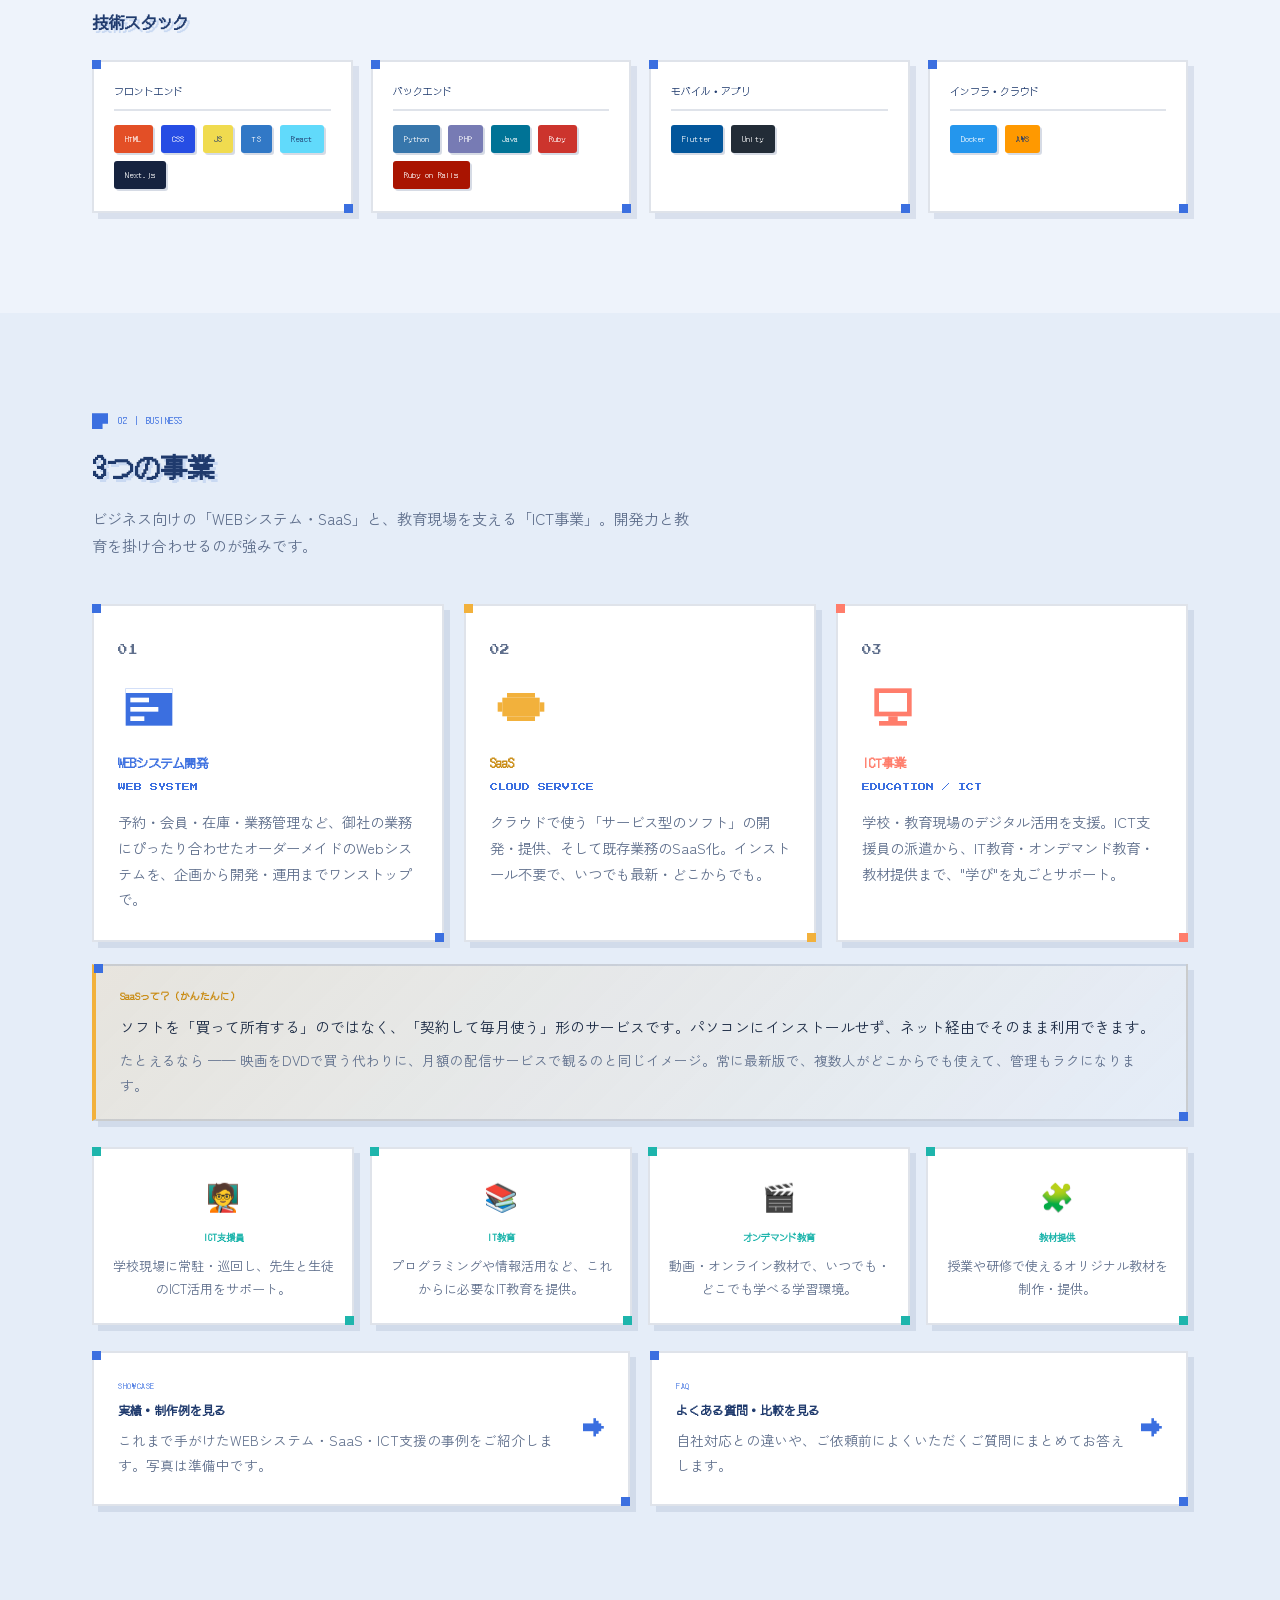
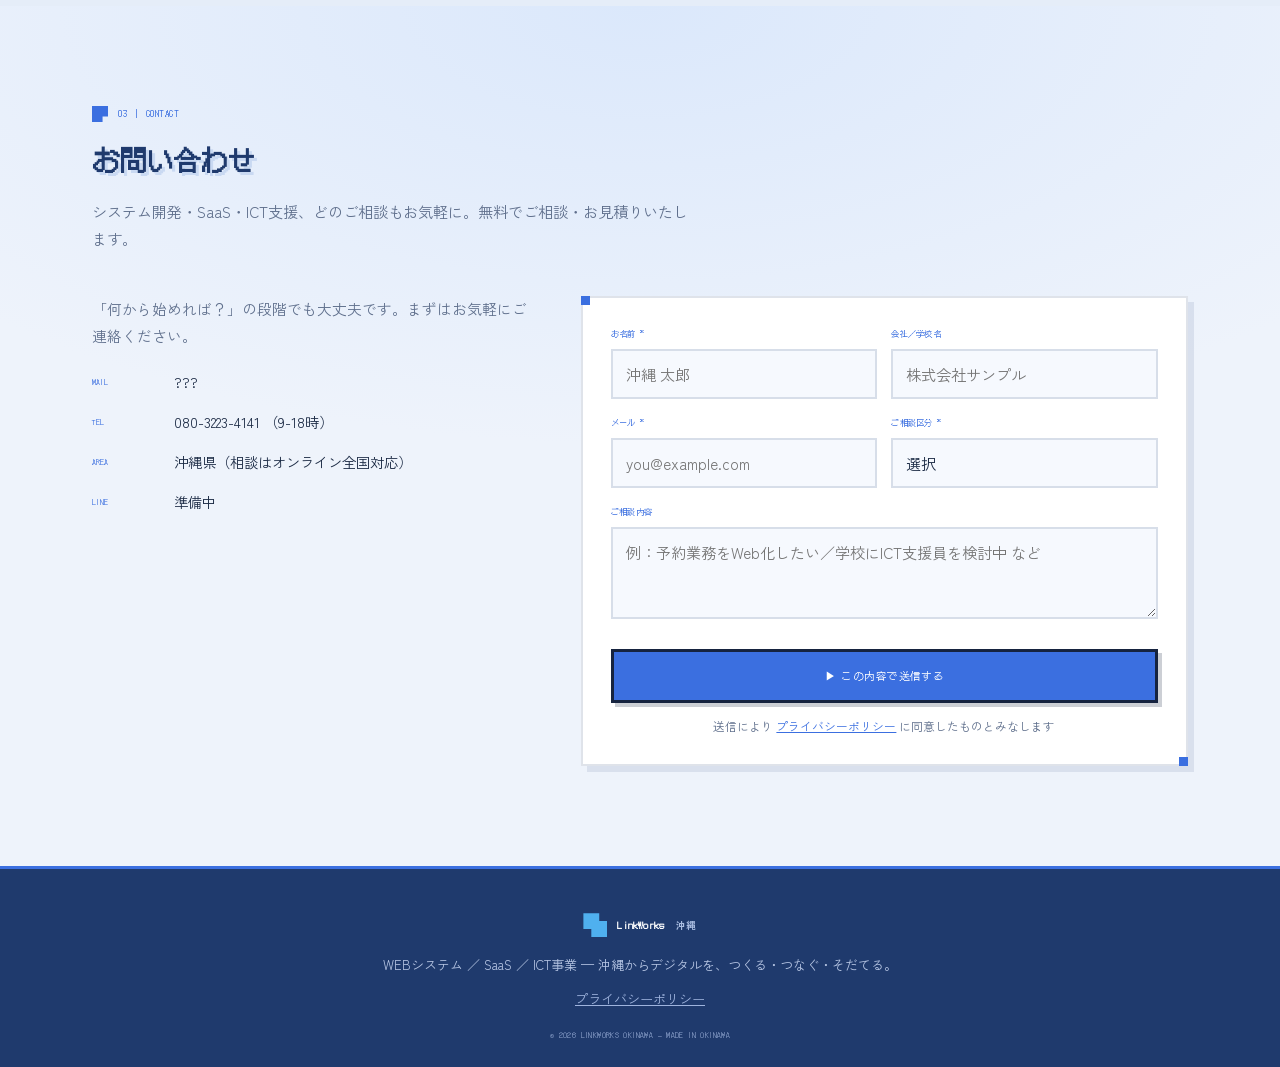
==== commit e9ae602a: "Update index.html" ====
--- a/index.html
+++ b/index.html
@@ -56,11 +56,12 @@
         <tr><th>会社名</th><td>LinkWorks沖縄</td></tr>
         <tr><th>設立</th><td>2026年07月</td></tr>
         <tr><th>代表者</th><td>鹿取　周太</td></tr>
-        <tr><th>所在地</th><td> 沖縄県西原町></td></tr>
+        <tr><th>所在地</th><td>沖縄県西原町</td></tr>
         <tr><th>事業内容</th><td>WEBシステム開発 ／ SaaSの開発・提供 ／ ICT事業（ICT支援員派遣・IT教育・オンデマンド教育・教材提供）</td></tr>
         <tr><th>連絡先</th><td>??? ／ TEL 080-3223-4141</td></tr>
       </table>
     </div>
+   
 
     <div class="khead" data-rv style="margin-top:44px;margin-bottom:24px">
       <h2 style="font-size:1rem;color:var(--navy);font-family:var(--px);line-height:1.6">技術スタック</h2>
@@ -158,7 +159,7 @@
       <a href="portfolio.html" class="panel portfolio-cta" data-rv>
         <div class="pc-text">
           <div class="pc-kick">SHOWCASE</div>
-          <h3>実績・制作事例を見る</h3>
+          <h3>実績・制作例を見る</h3>
           <p>これまで手がけたWEBシステム・SaaS・ICT支援の事例をご紹介します。写真は準備中です。</p>
         </div>
         <div class="pc-arrow">→</div>
@@ -190,7 +191,7 @@
       <div class="cinfo" data-rv>
         <p>「何から始めれば？」の段階でも大丈夫です。まずはお気軽にご連絡ください。</p>
         <div class="cline"><span class="k">MAIL</span><span>???</span></div>
-        <div class="cline"><span class="k">TEL</span><span>080-3223-4141 (9-18時）</span></div>
+        <div class="cline"><span class="k">TEL</span><span>080-3223-4141 （9-18時）</span></div>
         <div class="cline"><span class="k">AREA</span><span>沖縄県（相談はオンライン全国対応）</span></div>
         <div class="cline"><span class="k">LINE</span><span>準備中</span></div>
       </div>
@@ -198,6 +199,7 @@
       <div data-rv>
         <form class="panel g" id="cform" action="https://formspree.io/f/xeeyodre" method="POST" novalidate>
           <input type="hidden" name="_subject" value="【LinkWorks沖縄】お問い合わせがありました">
+          <input type="text" name="_gotcha" style="display:none" tabindex="-1" autocomplete="off">
           <div class="grow2">
             <div class="fld"><label>お名前 *</label><input name="name" placeholder="沖縄 太郎"><div class="emsg">お名前を入力してください</div></div>
             <div class="fld"><label>会社／学校名</label><input name="org" placeholder="株式会社サンプル"></div>
